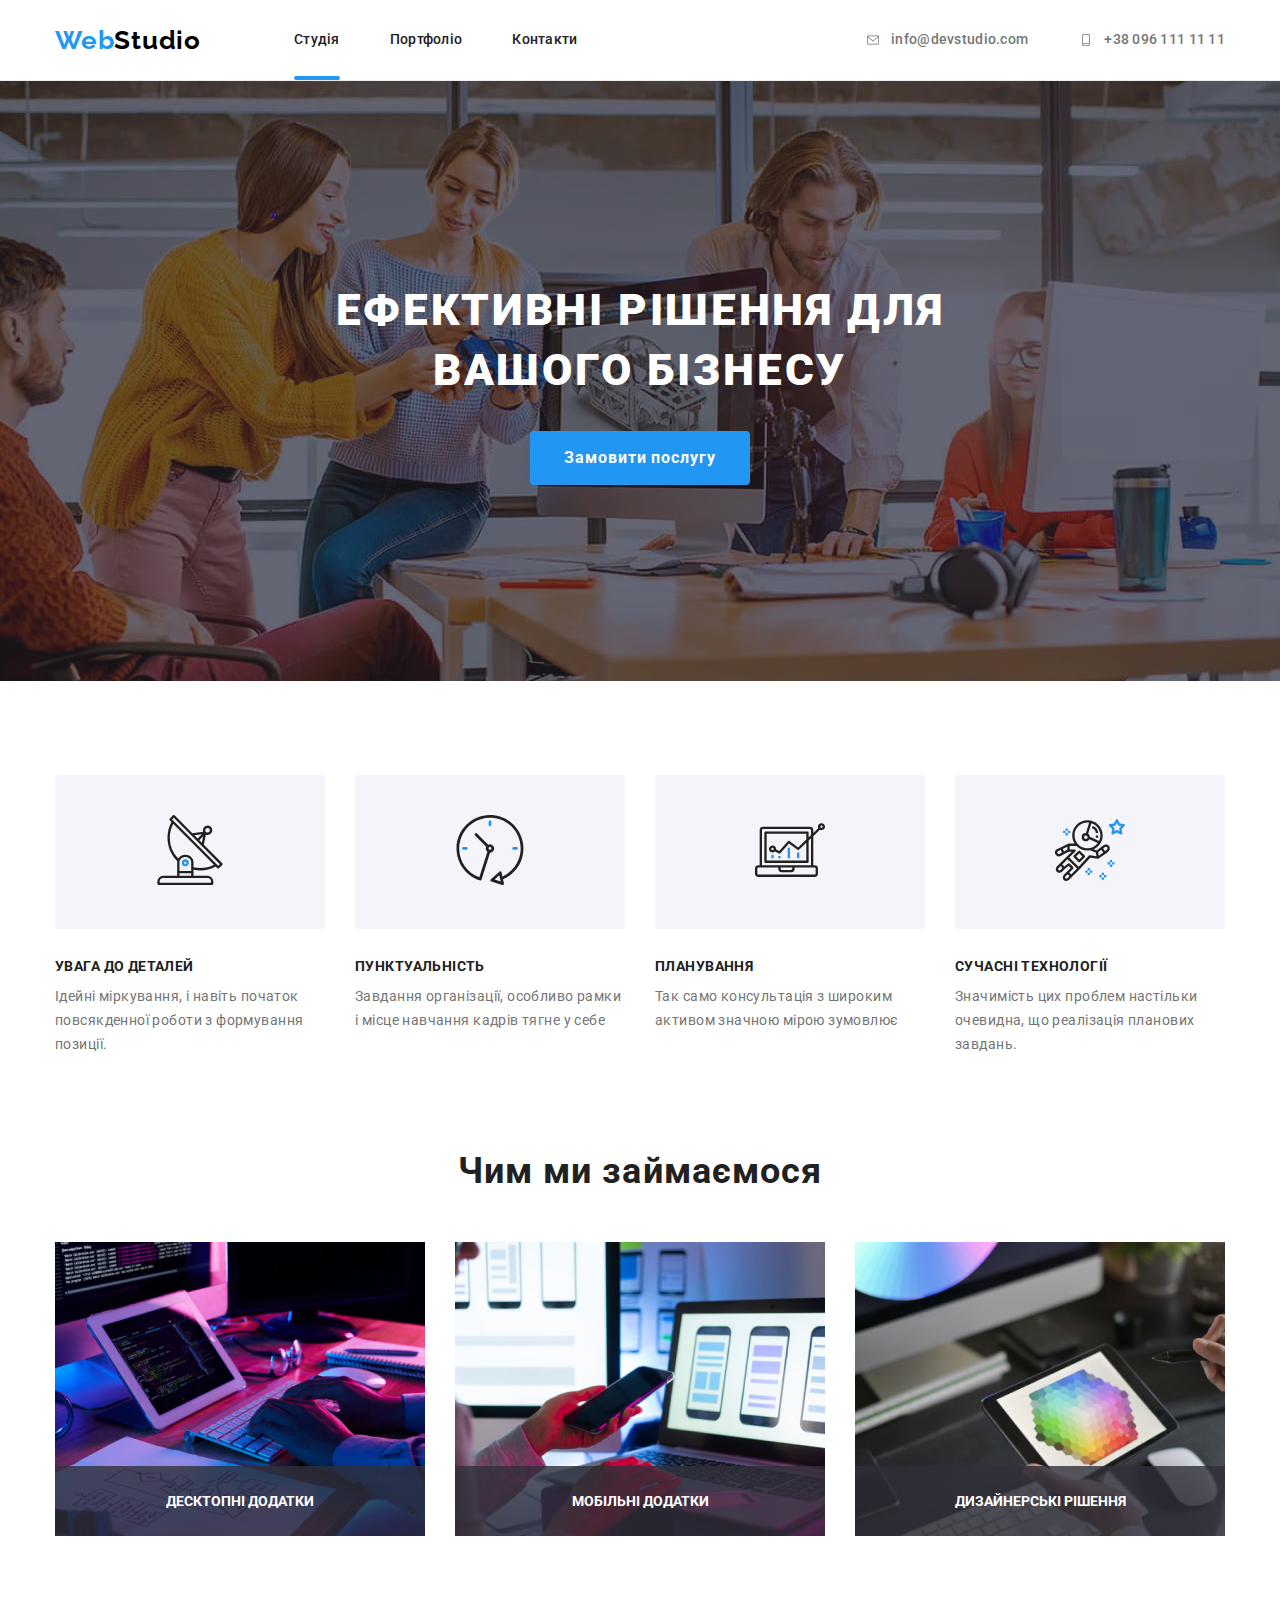
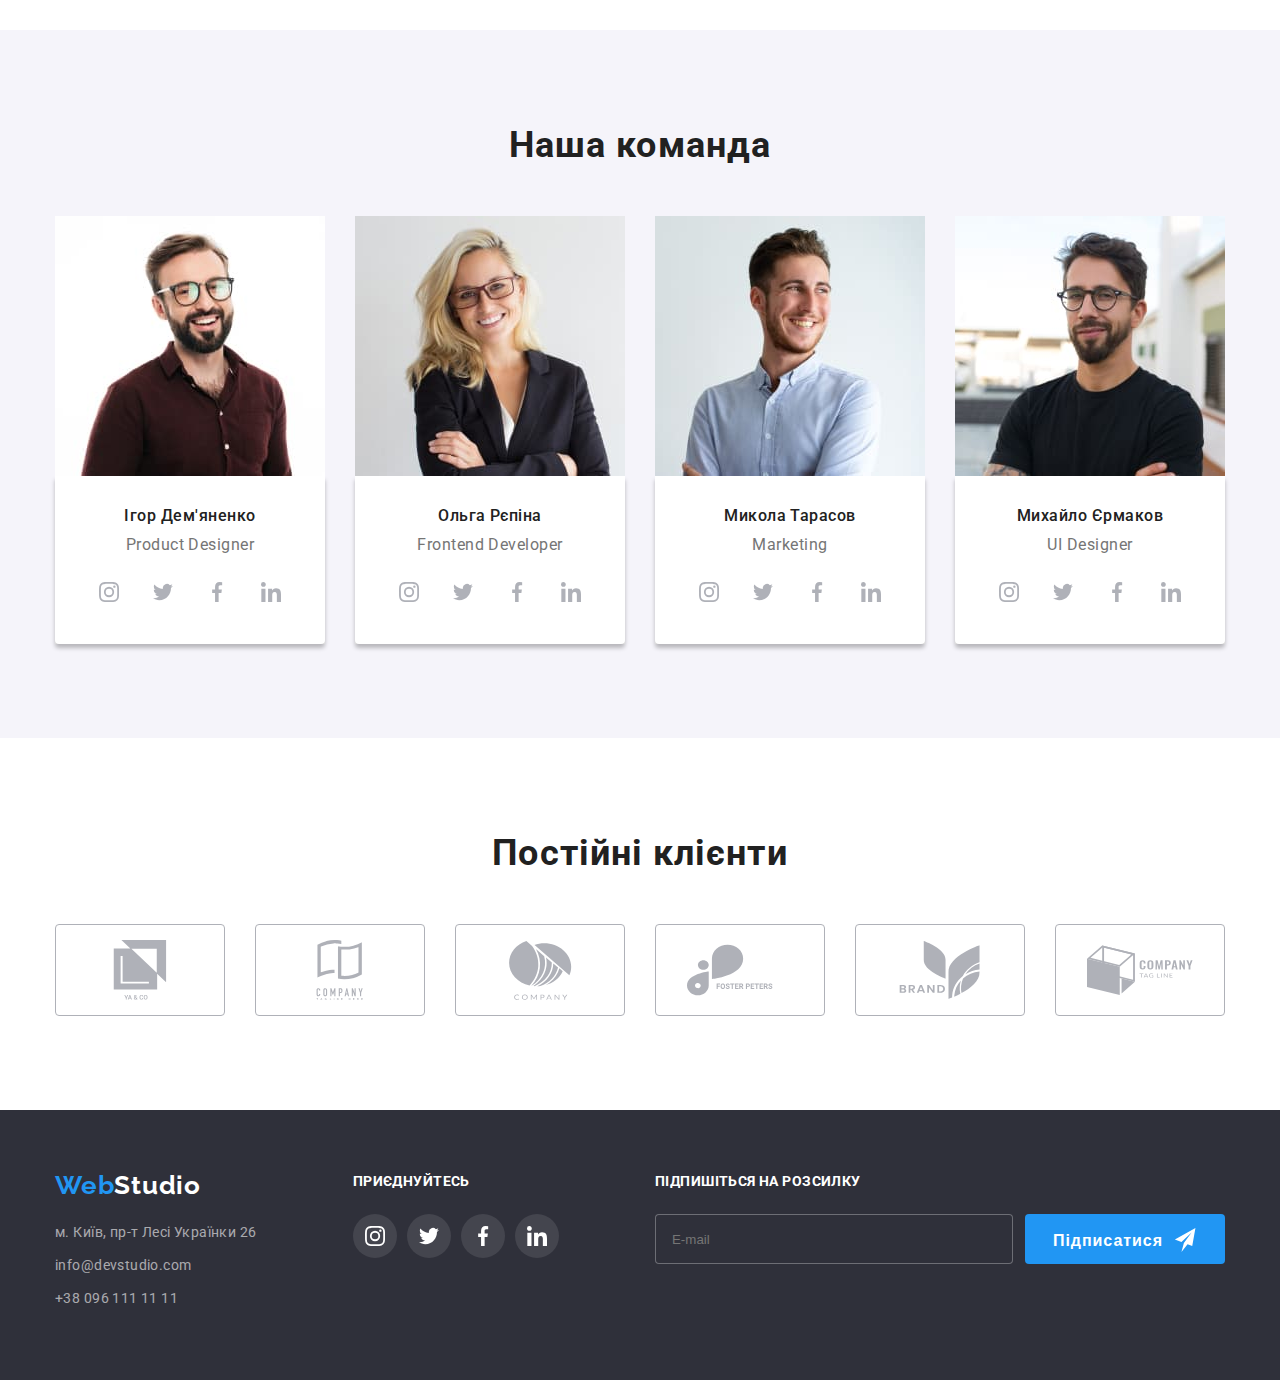
==== index.html @ 29fd527c "HW7_2611" ====
<!DOCTYPE html>
<html lang="uk">
  <head>
    <meta charset="UTF-8" />
    <meta http-equiv="X-UA-Compatible" content="IE=edge" />
    <meta name="viewport" content="width=device-width, initial-scale=1.0" />
    <title>Студія</title>

    <link rel="preconnect" href="https://fonts.googleapis.com" />
    <link rel="preconnect" href="https://fonts.gstatic.com" crossorigin />
    <!--<link rel="preconnect" href="<https://fonts.gstatic.com>" />-->
    <link
      href="https://fonts.googleapis.com/css2?family=Raleway:wght@700&family=Roboto:wght@400;500;700;900&display=swap"
      rel="stylesheet"
    />

    <link
      rel="stylesheet"
      href="https://cdnjs.cloudflare.com/ajax/libs/modern-normalize/1.1.0/modern-normalize.min.css"
      integrity="sha512-wpPYUAdjBVSE4KJnH1VR1HeZfpl1ub8YT/NKx4PuQ5NmX2tKuGu6U/JRp5y+Y8XG2tV+wKQpNHVUX03MfMFn9Q=="
      crossorigin="anonymous"
      referrerpolicy="no-referrer"
    />
    <link rel="stylesheet" href="./css/style.css" />
  </head>

  <body>
    <header class="page-header">
      <nav class="container nav">
        <a href="./index.html" class="logoh link"
          ><span class="webh-logo">Web</span><span class="studioh-logo">Studio</span></a
        >
        <ul class="nav-site__list list">
          <li class="nav-site__item">
            <a href="" class="link current">Студія</a>
          </li>
          <li class="nav-site__item">
            <a href="./portfolio.html" class="link">Портфоліо</a>
          </li>
          <li class="nav-site__item">
            <a href=" " class="link">Контакти</a>
          </li>
        </ul>

        <ul class="nav-contacts__list list">
          <li class="nav-contacts__item">
            <a href="mailto:info@devstudio.com" class="nav-contacts__link link">
              <svg class="nav-contacts__icon" width="16" height="12">
                <use href="./images/icon.svg#envelope"></use>
              </svg>
              info@devstudio.com
            </a>
          </li>
          <li class="nav-contacts__item">
            <a href="tel:+380961111111" class="nav-contacts__link link">
              <svg class="nav-contacts__icon" width="16" height="12">
                <use href="./images/icon.svg#smartphone"></use>
              </svg>
              +38 096 111 11 11
            </a>
          </li>
        </ul>
      </nav>
    </header>

    <main>
      <!--section "hero">-->

      <section class="hero-section overlay">
        <h1 class="hero-title">Ефективні рішення для вашого бізнесу</h1>
        <button class="button hero-button" type="button" data-modal-open>Замовити послугу</button>
      </section>

      <!-- Section Особливості рішень-->

      <!-- features Section - Особливості рішень-->
      <section class="section no-padding">
        <div class="container">
          <h2 class="section-title visually-hidden">Особливості рішень</h2>
          <ul class="features-list list">
            <li class="item">
              <div class="thumb">
                <svg class="features-icon" width="70" heigth="70">
                  <use href="./images/icon.svg#antenna"></use>
                </svg>
              </div>
              <div class="features-content">
                <h3 class="title">Увага до деталей</h3>
                <p class="description">
                  Ідейні міркування, і навіть початок повсякденної роботи з формування позиції.
                </p>
              </div>
            </li>
            <li class="item">
              <div class="thumb">
                <svg class="features-icon" width="70" heigth="70">
                  <use href="./images/icon.svg#clock"></use>
                </svg>
              </div>
              <div class="features-content">
                <h3 class="title">Пунктуальність</h3>
                <p class="description">
                  Завдання організації, особливо рамки і місце навчання кадрів тягне у себе
                </p>
              </div>
            </li>
            <li class="item">
              <div class="thumb">
                <svg class="features-icon" width="70" heigth="70">
                  <use href="./images/icon.svg#diagram"></use>
                </svg>
              </div>
              <div class="features-content">
                <h3 class="title">Планування</h3>
                <p class="description">
                  Так само консультація з широким активом значною мірою зумовлює
                </p>
              </div>
            </li>
            <li class="item">
              <div class="thumb">
                <svg class="features-icon" width="70" heigth="70">
                  <use href="./images/icon.svg#astronaut"></use>
                </svg>
              </div>
              <div class="features-content">
                <h3 class="title">Сучасні технології</h3>
                <p class="description">
                  Значимість цих проблем настільки очевидна, що реалізація планових завдань.
                </p>
              </div>
            </li>
          </ul>
        </div>
      </section>
      <!-- Section Чим ми займаємося -->
      <section class="section">
        <div class="container">
          <h2 class="section-title">Чим ми займаємося</h2>
          <ul class="work-list list">
            <li class="item">
              <a href="" class="link">
                <img src="./images/box/box-1.jpg" alt="Діяльність1" width="370" height="294" />
                <p class="work-description">десктопні додатки</p>
              </a>
            </li>
            <li class="item">
              <a href="" class="link">
                <img src="./images/box/box-2.jpg" alt="Діяльність2" width="370" height="294" />
                <p class="work-description">мобільні додатки</p>
              </a>
            </li>
            <li class="item">
              <a href="" class="link">
                <img src="./images/box/box-3.jpg" alt="Діяльність3" width="370" height="294" />
                <p class="work-description">дизайнерські рішення</p>
              </a>
            </li>
          </ul>
        </div>
      </section>

      <!-- Section Наша команда Section 3-->
      <section class="section cards-team">
        <div class="container">
          <h2 class="section-title">Наша команда</h2>
          <ul class="team-list list">
            <li class="item">
              <img
                src="./images/cards/team-card1.jpg"
                alt="Ігор Дем'яненко продакт Дизайнер"
                width="270"
                height="260"
              />
              <div class="team-info">
                <div class="team-content">
                  <h3 class="title">Ігор Дем'яненко</h3>
                  <p class="description" lang="en">Product Designer</p>
                </div>

                <div class="team-icon">
                  <!--Оформление иконок соцсетей */-->
                  <ul class="team-list-icon list">
                    <li>
                      <a href="" class="team-icon-link">
                        <svg class="team-item-icon">
                          <use href="./images/icon.svg#instagram"></use>
                        </svg>
                      </a>
                    </li>
                    <li>
                      <a href="" class="team-icon-link">
                        <svg class="team-item-icon">
                          <use href="./images/icon.svg#twitter"></use>
                        </svg>
                      </a>
                    </li>
                    <li>
                      <a href="" class="team-icon-link">
                        <svg class="team-item-icon">
                          <use href="./images/icon.svg#facebook"></use>
                        </svg>
                      </a>
                    </li>
                    <li>
                      <a href="" class="team-icon-link">
                        <svg class="team-item-icon">
                          <use href="./images/icon.svg#linkedin"></use>
                        </svg>
                      </a>
                    </li>
                  </ul>
                </div>
              </div>
            </li>

            <li class="item">
              <img
                src="./images/cards/team-card2.jpg"
                alt="Ольга Рєпіна фронт енд розробник"
                width="270"
                height="260"
              />
              <div class="team-info">
                <div class="team-content">
                  <h3 class="title">Ольга Рєпіна</h3>
                  <p class="description" lang="en">Frontend Developer</p>
                </div>
                <div class="team-icon">
                  <!--Оформление иконок соцсетей */-->
                  <ul class="team-list-icon list">
                    <li>
                      <a href="" class="team-icon-link">
                        <svg class="team-item-icon">
                          <use href="./images/icon.svg#instagram"></use>
                        </svg>
                      </a>
                    </li>
                    <li>
                      <a href="" class="team-icon-link">
                        <svg class="team-item-icon">
                          <use href="./images/icon.svg#twitter"></use>
                        </svg>
                      </a>
                    </li>
                    <li>
                      <a href="" class="team-icon-link">
                        <svg class="team-item-icon">
                          <use href="./images/icon.svg#facebook"></use>
                        </svg>
                      </a>
                    </li>
                    <li>
                      <a href="" class="team-icon-link">
                        <svg class="team-item-icon">
                          <use href="./images/icon.svg#linkedin"></use>
                        </svg>
                      </a>
                    </li>
                  </ul>
                </div>
              </div>
            </li>

            <li class="item">
              <img
                src="./images/cards/team-card3.jpg"
                alt="Микола Тарасов Маркетинг"
                width="270"
                height="260"
              />
              <div class="team-info">
                <div class="team-content">
                  <h3 class="title">Микола Тарасов</h3>
                  <p class="description" lang="en">Marketing</p>
                </div>

                <div class="team-icon">
                  <!--Оформление иконок соцсетей */-->
                  <ul class="team-list-icon list">
                    <li>
                      <a href="" class="team-icon-link">
                        <svg class="team-item-icon">
                          <use href="./images/icon.svg#instagram"></use>
                        </svg>
                      </a>
                    </li>
                    <li>
                      <a href="" class="team-icon-link">
                        <svg class="team-item-icon">
                          <use href="./images/icon.svg#twitter"></use>
                        </svg>
                      </a>
                    </li>
                    <li>
                      <a href="" class="team-icon-link">
                        <svg class="team-item-icon">
                          <use href="./images/icon.svg#facebook"></use>
                        </svg>
                      </a>
                    </li>
                    <li>
                      <a href="" class="team-icon-link">
                        <svg class="team-item-icon">
                          <use href="./images/icon.svg#linkedin"></use>
                        </svg>
                      </a>
                    </li>
                  </ul>
                </div>
              </div>
            </li>

            <li class="item">
              <img
                src="./images/cards/team-card4.jpg"
                alt="Михайло Єрмаков графічний дизайнер"
                width="270"
                height="260"
              />
              <div class="team-info">
                <div class="team-content">
                  <h3 class="title">Михайло Єрмаков</h3>
                  <p class="description" lang="en">UI Designer</p>
                </div>
                <div class="team-icon">
                  <!--Оформление иконок соцсетей */-->
                  <ul class="team-list-icon list">
                    <li>
                      <a href="" class="team-icon-link">
                        <svg class="team-item-icon">
                          <use href="./images/icon.svg#instagram"></use>
                        </svg>
                      </a>
                    </li>
                    <li>
                      <a href="" class="team-icon-link">
                        <svg class="team-item-icon">
                          <use href="./images/icon.svg#twitter"></use>
                        </svg>
                      </a>
                    </li>
                    <li>
                      <a href="" class="team-icon-link">
                        <svg class="team-item-icon">
                          <use href="./images/icon.svg#facebook"></use>
                        </svg>
                      </a>
                    </li>
                    <li>
                      <a href="" class="team-icon-link">
                        <svg class="team-item-icon">
                          <use href="./images/icon.svg#linkedin"></use>
                        </svg>
                      </a>
                    </li>
                  </ul>
                </div>
              </div>
            </li>
          </ul>
        </div>
      </section>

      <section class="section">
        <div class="container">
          <h2 class="section-title">Постійні клієнти</h2>
          <ul class="clients-list-icon list">
            <li>
              <a href="" class="clients-icon-link">
                <svg class="clients-item-icon">
                  <use href="./images/icon.svg#client-logo1"></use>
                </svg>
              </a>
            </li>
            <li>
              <a href="" class="clients-icon-link">
                <svg class="clients-item-icon">
                  <use href="./images/icon.svg#client-logo2"></use>
                </svg>
              </a>
            </li>
            <li>
              <a href="" class="clients-icon-link">
                <svg class="clients-item-icon">
                  <use href="./images/icon.svg#client-logo3"></use>
                </svg>
              </a>
            </li>
            <li>
              <a href="" class="clients-icon-link">
                <svg class="clients-item-icon">
                  <use href="./images/icon.svg#client-logo4"></use>
                </svg>
              </a>
            </li>
            <li class="item">
              <a href="" class="clients-icon-link">
                <svg class="clients-item-icon">
                  <use href="./images/icon.svg#client-logo5"></use>
                </svg>
              </a>
            </li>
            <li>
              <a href="" class="clients-icon-link">
                <svg class="clients-item-icon">
                  <use href="./images/icon.svg#client-logo6"></use>
                </svg>
              </a>
            </li>
          </ul>
        </div>
      </section>
    </main>

    <!-- footer -->
    <footer class="footer">
      <div class="container footer-info">
        <div class="footer-adr">
          <a href="./index.html" class="logof link">
            <span class="webf-logo">Web</span><span class="studiof-logo">Studio</span></a
          >
          <address>
            <a
              href="https://www.google.com/maps/d/viewer?mid=10uSM3H-mIU3GznYo2szRIEphczw&hl=en_US&ll=50.42732700000001%2C30.538092&z=17"
              target="_blank"
              class="address-footer link"
              rel="noopener noreferrer"
            >
              м. Київ, пр-т Лесі Українки 26</a
            >
            <a href="mailto:info@devstudio.com" class="address-footer link">info@devstudio.com</a>
            <a href="tel:+380961111111" class="address-footer link">+38 096 111 11 11</a>
          </address>
        </div>
        <div class="footer-icon">
          <p class="title">приєднуйтесь</p>
          <div class="team-icon">
            <!--Оформление иконок соцсетей */-->
            <ul class="footer-list-icon list">
              <li>
                <a href="" class="footer-icon-link">
                  <svg class="footer-item-icon">
                    <use href="./images/icon.svg#instagram"></use>
                  </svg>
                </a>
              </li>
              <li>
                <a href="" class="footer-icon-link">
                  <svg class="footer-item-icon">
                    <use href="./images/icon.svg#twitter"></use>
                  </svg>
                </a>
              </li>
              <li>
                <a href="" class="footer-icon-link">
                  <svg class="footer-item-icon">
                    <use href="./images/icon.svg#facebook"></use>
                  </svg>
                </a>
              </li>
              <li>
                <a href="" class="footer-icon-link">
                  <svg class="footer-item-icon">
                    <use href="./images/icon.svg#linkedin"></use>
                  </svg>
                </a>
              </li>
            </ul>
          </div>
        </div>

        <div class="footer-forma">
          <p class="title">підпишіться на розсилку</p>
          <form class="footer-forma-content" name="footer_forma_content">
            <label class="footer-forma-label" for="footer_user_email"></label>
            <input
              class="footer-forma-field"
              type="email"
              name="footer_user_email"
              id="footer_user_email"
              placeholder="E-mail"
            />
            <button type="submit" class="button-footer-forma">
              підписатися<svg class="footer-send-icon" width="24" height="24">
                <use href="./images/icon.svg#icon-send"></use>
              </svg>
            </button>
          </form>
        </div>
      </div>
    </footer>

    <!--modal window-->
    <div class="backdrop is-hidden" data-modal>
      <div class="modal">
        <button class="modal-btn" data-modal-close>
          <svg class="modal-icon-btn" width="11" height="11">
            <use href="./images/icon.svg#icon-close"></use>
          </svg>
        </button>

        <p class="modal-strong-text"><strong>Залиште свої дані, ми Вам передзвонимо </strong></p>
        <form class="modal-form" name="modal_form">
          <!---поля форми -->
          <div class="mоdal-form-group" role="group">
            <label class="modal-form-label" for="user_name">Ім'я</label>
            <div class="modal-form-wrapper">
              <input class="modal-form-field" type="text" name="user_name" id="user_name" />
              <svg class="modal-form-icon" width="18" height="18">
                <use href="./images/icon.svg#person-black"></use>
              </svg>
            </div>

            <label class="modal-form-label" for="phone_name">Телефон</label>
            <div class="modal-form-wrapper">
              <input class="modal-form-field" type="tel" name="user_phone" id="phone_name" />
              <svg class="modal-form-icon" width="18" height="18">
                <use href="./images/icon.svg#phone-black"></use>
              </svg>
            </div>

            <label class="modal-form-label" for="user_mail">Пошта</label>
            <div class="modal-form-wrapper">
              <input class="modal-form-field" type="email" name="user_mail" id="user_mail" />
              <svg class="modal-form-icon" width="18" height="18">
                <use href="./images/icon.svg#email-black"></use>
              </svg>
            </div>

            <label class="modal-form-label" for="user_message">Коментар</label>
            <textarea
              class="modal-form-message"
              name="user_message"
              id="user_message"
              placeholder="Введіть текст"
              rows="7"
            ></textarea>
          </div>

          <div class="modal-user-agreement" role="group">
            <input
              class="modal-form-checkbox"
              type="checkbox"
              name="user_agreement"
              id="user_agreement"
            />
            <label class="user-agreement-text" for="user_agreement"
              >Погоджуюся з розсилкою та приймаю
              <a class="user-condition-link" href="">Умови договору</a></label
            >
          </div>
          <button class="form-modal-button" type="submit">Відправити</button>
        </form>
      </div>
    </div>

    <script src="./js/modal.js"></script>
  </body>
</html>
---- css/style.css ----
/* Колір основнотго тексту  #212121 */
/* Вторинний колір тексту ciрий  #757575*/
/* Тескт Hero Білий  #FFFFFF */
/* Акцент -Голубий #2196F3 */
/* Вторинний білий для футер rgba(255, 255, 255, 0.6); */
/* page background: #F5F5F5 */
/* Section Наша команда #F5F4FA */
/* Section Hero background #2F303A */

:root {
  --primary-text-color: #212121;
  --second-text-color: #757575;
  --primary-white-color: #ffffff;
  --second-white-color: rgba(255, 255, 255, 0.6);
  --accent-text-color: #2196f3;
  --primary-bg-color: #ffffff;
  --second-bg-color: #f5f4fa;
  --background-hf-color: #2f303a;
  --logo-studioh-color: #000000;
  --border-line-color: #ececec;
  --portfolio-list-gap: 30px;
  --card-outline-color: #eeeeee;
  --icon-color: #afb1b8;
  --animation-transform: 250ms cubic-bezier(0.4, 0, 0.2, 1);
}

html {
  box-sizing: border-box;
}

*,
*:before,
*:after {
  box-sizing: inherit;
}

body {
  font-family: Roboto, sans-serif;
  color: var(--primary-text-color);
  margin: 0;
}
h1,
h2,
h3,
h4,
h5,
h6,
ul,
p {
  margin: 0;
}
img {
  display: block;
  max-width: 100%;
  height: auto;
}

.list {
  list-style: none;
  padding: 0;
  margin: 0;
}

.link {
  text-decoration: none;
}
/* Для приховування заголовку */
.visually-hidden {
  position: absolute;
  white-space: nowrap;
  width: 1px;
  height: 1px;
  overflow: hidden;
  border: 0;
  padding: 0;
  clip: rect(0 0 0 0);
  clip-path: inset(50%);
  margin: -1px;
}
.container {
  margin: 0 auto;
  margin-left: auto;
  margin-right: auto;
  margin-top: auto;
  width: 1200px;
  padding-left: 15px;
  padding-right: 15px;
  /*outline: 2px solid green;*/
}

/****** Логотип у хедері******/
.webh-logo {
  color: var(--accent-text-color);
}
.studioh-logo {
  color: var(--logo-studioh-color);
}
.logoh {
  font-family: "Raleway";
  font-weight: 700;
  font-size: 26px;
  line-height: 1.19;
  letter-spacing: 0.03em;
}
.page-header {
  background-color: var(--primary-bg-color);
  border-bottom-width: 1px;
  border-bottom-style: solid;
  border-bottom-color: var(--border-line-color);
}

.nav {
  display: flex;
  align-items: center;
}
/***** Навігація по сайту ******/

.nav-site__item {
  position: relative;
}

.current::after {
  content: " ";
  display: block;
  position: absolute;
  left: 0;
  bottom: 0;
  width: 100%;
  height: 4px;
  background: var(--accent-text-color);
  border-radius: 2px;
}

/* для плавного переходу*
.nav-site__list .link::after {
  content: " ";
  display: block;
  position: absolute;
  left: 50%;
  bottom: 0;
  transform: translateX(-50%) scaleX(0.1);
  width: 100%;
  height: 4px;
  background: #2196f3;
  border-radius: 2px;
  opacity: 0;
  transition: transform var(--anim-fast) opasity var(--anim-fast);
  

.nav-site .link:hover::after,
.nav-site .link:focus::after {
  transform: translateX(-50%) scaleX(1);
  opacity: 1;
}*/

.nav-site__list {
  padding: 0;
  margin: 0;
  display: flex;
  box-sizing: border-box;
  margin-left: 93px;
}

/*
.nav-site__list .item:not(:last-child) {
  box-sizing: border-box;
  margin-right: 50px;
  outline: 1px solid red;z
}*/
.nav-site__item + .nav-site__item {
  margin-left: 50px;
}

.nav-site__list .link {
  display: block;
  padding-top: 32px;
  padding-bottom: 32px;
  color: var(--primary-text-color);
  font-weight: 500;
  font-size: 14px;
  line-height: 1.14;
  letter-spacing: 0.02em;
}

/****** Контакти у хедері ******/

.nav-contacts__list {
  display: flex;
  margin-left: auto;
  justify-content: center;
  align-items: center;
}
.nav-contacts__link {
  margin: 0;
  padding: 0;
  display: flex;
  justify-content: center;
  align-items: center;
  gap: 10px;
}
.nav-contacts__icon {
  fill: var(--second-text-color);
}
.nav-contacts__item + .nav-contacts__item {
  margin-left: 50px;
}
.nav-contacts__link {
  padding-top: 32px;
  padding-bottom: 32px;
  font-weight: 500;
  font-size: 14px;
  line-height: 1.14;
  letter-spacing: 0.02em;
  color: var(--second-text-color);
}

.nav-contacts__link:hover,
.nav-contacts__link:focus {
  color: var(--accent-text-color);
  transition: color var(--animation-transform);
}

/*
.nav .link:hover,
.nav .link:focus {
  color: var(--accent-text-color);
  transition: color var(--animation-transform);
}*/

.nav-contacts__link:hover .nav-contacts__icon,
.nav-contacts__link:focus .nav-contacts__icon {
  fill: var(--accent-text-color);
}
/* section hero */
.hero-section {
  text-align: center;
  padding-bottom: 200px;
  padding-top: 200px;
  background-color: var(--background-hf-color);
}
/*задання фону з градієнтом для hero*/
.hero-section.overlay {
  max-width: 1600px;
  height: 600px;
  margin-left: auto;
  margin-right: auto;
  background-image: linear-gradient(to right, rgba(47, 48, 58, 0.4), rgba(47, 48, 58, 0.4)),
    url("../images/bgn/hero-bgn.jpg");
  background-repeat: no-repeat;
  background-size: cover;
  background-position: center;
  /*outline: 1px solid black;*/
}
.hero-title {
  display: block;
  margin: auto;
  margin-top: 0;
  margin-bottom: 30px;
  width: 696px;
  font-weight: 900;
  font-size: 44px;
  line-height: 1.36;
  letter-spacing: 0.06em;
  text-transform: uppercase;
  color: var(--primary-white-color);
}

/* button */
.button {
  /*font-family: Roboto, sans-serif;*/
  display: block;
  margin: auto;
  font-family: inherit;
  font-size: 16px;
  text-align: center;
  border-color: transparent;
  border-radius: 4px;
  background-color: var(--second-bg-color);
  cursor: pointer;
  /* border: 1px solid transparent;*/
}
/* button in section Hero */
.button.hero-button {
  /* display: block;*/
  text-align: center;
  font-weight: 700;
  line-height: 1.88;
  letter-spacing: 0.06em;
  color: var(--primary-white-color);
  background-color: var(--accent-text-color);
  padding: 10px 32px;
  min-width: 216px;
}
/* fiter (buttons) for page Portfolio*/

/* Section  */
.section {
  padding-top: 94px;
  padding-bottom: 94px;
  /*border: 2px solid tomato;*/
}

.section.no-padding {
  padding-bottom: 0;
}
.section-title {
  margin-top: 0;
  margin-bottom: 50px;
  font-weight: 700;
  font-size: 36px;
  line-height: 1.167;
  text-align: center;
  letter-spacing: 0.03em;
}
/* features особливості рішень*/

.features-list {
  display: flex;
  gap: 30px;
}
.features-list > .item {
  flex-basis: 270px;
}

.features-list .title {
  margin-top: 0;
  margin-bottom: 10px;
  font-weight: 700;
  font-size: 14px;
  line-height: 1.14;
  letter-spacing: 0.03em;
  text-transform: uppercase;
}
.features-list .description {
  font-size: 14px;
  line-height: 1.7;
  color: var(--second-text-color);
  letter-spacing: 0.03em;
}

.features-list .thumb {
  background-color: var(--second-bg-color);
  border-radius: 4px;
  text-align: center;
  margin-bottom: 30px;
}

/* work Чим ми займаємось .work .title {}*/
.work-list {
  display: flex;
  gap: 30px;
}
.work-list > .item {
  flex-basis: 370px;
}
.work-list .item {
  position: relative;
}
.work-description {
  position: absolute;
  display: block;
  bottom: 0;
  left: 0;
  width: 100%;
  height: 70px;
  padding: 27px;
  font-size: 14px;
  font-weight: 700;
  line-height: calc(16 / 14);
  text-align: center;
  text-transform: uppercase;
  background-color: rgba(47, 48, 58, 0.8);
  color: var(--primary-white-color);
}
/* team команда фон Наша Команда*/
.section.cards-team {
  background-color: var(--second-bg-color);
  text-align: center;
}
.team-list {
  display: flex;
  gap: 30px;
}
.team-list > .item {
  flex-basis: 270px;
}

.team-info {
  padding-top: 30px;
  padding-bottom: 30px;
  border-bottom-left-radius: 4px;
  border-bottom-right-radius: 4px;
  border-top: none;
  box-shadow: 0 4px 4px rgba(0, 0, 0, 0.25);
}
.team-content {
  text-align: center;
}
.team-content .title {
  padding-bottom: 10px;
}
.team-list .title {
  font-weight: 500;
  font-size: 16px;
  line-height: 1.19;
  letter-spacing: 0.03em;
  text-align: center;
}
.team-list .description {
  font-weight: 400;
  font-size: 16px;
  line-height: 1.19;
  letter-spacing: 0.03em;
  color: var(--second-text-color);
}
.team-list .item {
  background-color: var(--primary-white-color);
}
/* оформлення іконок соцмереж*/
.team-icon {
  margin-top: 16px;
}
.team-list-icon.list {
  display: flex;
  justify-content: center;
  gap: 10px;
}
.team-icon-link {
  display: flex;
  justify-content: center;
  align-items: center;
  background-color: var(--primary-bg-color);
  border-radius: 50%;
  width: 44px;
  height: 44px;
  cursor: pointer;
  transition: background-color var(--animation-transform);
}

.team-item-icon {
  width: 20px;
  height: 20px;
  fill: var(--icon-color);
  transition: fill var(--animation-transform);
}

.team-icon-link:hover,
.team-icon-link:focus {
  background-color: var(--accent-text-color);
}
.team-icon-link:hover .team-item-icon,
.team-icon-link:focus .team-item-icon {
  fill: var(--primary-white-color);
  /*transition: fill var(--animation-transform);*/
}

/* Clients icon*/
.clients-list-icon.list {
  display: flex;
  justify-content: center;
  gap: 30px;
}
/*
.clients-list-icon > .item {
  margin-top: 50px;
  border: 1px solid var(--icon-color);
  border-radius: 4px;
}*/

.clients-icon-link {
  display: flex;
  justify-content: center;
  align-items: center;
  border: 1px solid var(--icon-color);
  border-radius: 4px;
  width: 170px;
  height: 92px;
  cursor: pointer;
  transition: border var(--animation-transform);
}
.clients-item-icon {
  width: 106px;
  height: 60px;
  fill: var(--icon-color);
  transition: fill var(--animation-transform);
}

.clients-icon-link:hover,
.clients-icon-link:focus {
  border: 1px solid var(--accent-text-color);
}

.clients-icon-link:hover .clients-item-icon,
.clients-icon-link:focus .clients-item-icon {
  fill: var(--accent-text-color);
  /*transition: fill var(--animation-transform);*/
}
/* page Portfolio */

/* fiter (buttons) for page Portfolio*/
.filter-list {
  display: flex;
  justify-content: center;
  margin-bottom: 50px;
}

.filter-list .item + .item {
  margin-left: 8px;
}

.button.second {
  padding: 6px 22px;
  min-width: 73px;
  font-weight: 500;
  line-height: 1.63;
  letter-spacing: 0.03em;
  color: var(--primary-text-color);
  transition: color var(--animation-transform), background-color var(--animation-transform),
    box-shadow var(--animation-transform);
}
.button.second:hover,
.button.second:focus {
  color: var(--primary-white-color);
  background-color: var(--accent-text-color);
  box-shadow: 0 2px 2px rgba(0, 0, 0, 0.12), 0 1px 2px rgba(0, 0, 0, 0.08),
    0 3px 1px rgba(0, 0, 0, 0.1);
  /*transition: color var(--animation-transform);
  transition: box-shadow var(--animation-transform);
  transition: background-color var(--animation-transform);*/
}

.portfolio-list {
  padding: 0;
  margin: 0;
  display: flex;
  flex-wrap: wrap;

  margin-top: calc(-1 * var(--portfolio-list-gap));
  margin-left: calc(-1 * var(--portfolio-list-gap));
}
.portfolio-list > .item {
  flex-basis: calc(100% / 3 -var(--portfolio-list-gap));

  margin-top: var(--portfolio-list-gap);
  margin-left: var(--portfolio-list-gap);
}

.portfolio-list .title {
  font-weight: 700;
  font-size: 18px;
  line-height: 2;
  letter-spacing: 0.06em;
  color: var(--primary-text-color);
}
.portfolio-list .description {
  margin-top: 4px;
  font-size: 16px;
  line-height: calc(30 / 16);
  letter-spacing: 0.03em;
  color: var(--second-text-color);
}

.portfolio-content {
  padding-top: 20px;
  padding-bottom: 24px;
  padding-left: 24px;
  border: 1px solid var(--card-outline-color);
  border-top: none;
  transition: box-shadow var(--animation-transform);
}

.portfolio-card:hover .portfolio-content,
.portfolio-card:focus .portfolio-content {
  box-shadow: 0 4px 4px rgba(0, 0, 0, 0.12);
  /* transition: box-shadow var(--animation-transform);*/
}

.item .overlay-card {
  position: relative;
  overflow: hidden;
}
.overlay-portfolio {
  position: absolute;
  top: 0;
  left: 0;
  transform: translateY(100%);

  width: 100%;
  height: 100%;
  display: flex;
  align-items: center;
  padding-left: 24px;
  padding-right: 24px;
  padding-top: 63px;
  padding-bottom: 63px;
  font-weight: 400;
  font-size: 18px;
  line-height: calc(28 / 18);
  color: var(--primary-white-color);
  background-color: rgba(33, 150, 243, 0.9);
  backdrop-filter: blur(3px);
  transition: transform var(--animation-transform);
  user-select: none;
}

.portfolio-list .item:hover .overlay-portfolio {
  transform: translateY(0);
  /*transition: transform var(--animation-transform);*/
}

/******footer******/

.footer {
  background-color: var(--background-hf-color);
  padding-top: 60px;
  padding-bottom: 60px;
}
.logof.link {
  display: block;
  margin-bottom: 20px;
  font-family: "Raleway";
  font-weight: 700;
  font-size: 26px;
  line-height: 1.19;
  letter-spacing: 0.03em;
}
/* логотип у футері*/
.webf-logo {
  color: var(--accent-text-color);
}
.studiof-logo {
  color: var(--primary-white-color);
}

.address-footer {
  display: block;
  margin-bottom: 9px;
  font-style: normal;
  font-size: 14px;
  line-height: 1.71;
  letter-spacing: 0.03em;
  color: var(--primary-white-color);
}

.address-footer.link {
  color: var(--second-white-color);
  transition: color var(--animation-transform);
}

.address-footer.link:hover,
.address-footer.link:focus {
  color: var(--accent-text-color);
  /*transition: color var(--animation-transform);*/
}

.address-footer.link:hover .nav_contacts__list-icon,
.address-footer.link:focus .nav_contacts__list-icon {
  fill: var(--accent-text-color);
  /*transition: fill var(--animation-transform);*/
}

.container.footer-info {
  display: flex;
  justify-content: space-between;
}

/*
.footer-icon {
  margin-left: 70px;
}*/

.footer-form-label {
  color: var(--primary-white-color);
}

.footer-icon .title {
  font-style: normal;
  font-size: 14px;
  font-weight: 700;
  line-height: 1.71;
  letter-spacing: 0.03em;
  color: var(--primary-white-color);
  text-transform: uppercase;
  margin-bottom: 20px;
}

.footer-list-icon.list {
  display: flex;
  justify-content: center;
  gap: 10px;
}
.footer-icon-link {
  display: flex;
  justify-content: center;
  align-items: center;
  background-color: rgba(255, 255, 255, 0.1);
  border-radius: 50%;
  width: 44px;
  height: 44px;
  cursor: pointer;
  transition: background-color var(--animation-transform);
}

.footer-item-icon {
  width: 20px;
  height: 20px;
  fill: var(--primary-white-color);
  transition: fill var(--animation-transform);
}

.footer-icon-link:hover,
.footer-icon-link:focus {
  background-color: var(--accent-text-color);
}
.footer-icon-link:hover .team-item-icon,
.footer-icon-link:focus .team-item-icon {
  fill: var(--primary-white-color);
  /*transition: fill var(--animation-transform);*/
}

/*** footer -forma ****/

.footer-forma {
  width: 570px;
}

.footer-forma-content {
  display: flex;
  margin: 0;
  padding: 0;
}

.footer-forma .title {
  font-style: normal;
  font-size: 14px;
  font-weight: 700;
  line-height: 1.71;
  letter-spacing: 0.03em;
  color: var(--primary-white-color);
  text-transform: uppercase;
  margin-bottom: 20px;
}

.footer-forma-field {
  padding: 0;
  margin-right: 12px;
  width: 358px;
  height: 50px;
  padding-left: 16px;
  background-color: var(--background-hf-color);
  border: 1px solid rgba(255, 255, 255, 0.3);
  color: rgba(255, 255, 255, 0.6);
  border-radius: 4px;
}

.button-footer-forma {
  /*position: relative;*/
  padding: 0;
  width: 200px;
  height: 50px;
  font-weight: 700;
  font-size: 16px;
  line-height: calc(30 / 16);
  color: var(--primary-white-color);
  text-transform: capitalize;
  background-color: var(--accent-text-color);
  border: transparent;
  border-radius: 4px;
  letter-spacing: 0.06em;
  cursor: pointer;
}

.footer-send-icon {
  margin-left: 10px;
  transform: translate(0, 25%);
  fill: var(--primary-white-color);
}
/*********************/
/* modal window*/

.backdrop {
  position: fixed;
  top: 0;
  left: 0;
  width: 100%;
  height: 100%;
  background-color: rgba(0, 0, 0, 0.2);
  backdrop-filter: blur(2px);
  opacity: 1;
  transition: opacity var(--animation-transform), visibility var(--animation-transform);
}
.backdrop.is-hidden {
  opacity: 0;
  visibility: hidden;
  pointer-events: none;
}

.modal {
  position: absolute;
  top: 50%;
  left: 50%;
  width: 528px;
  /*min-height: 581px;*/
  background-color: #ffffff;
  border-radius: 4px;
  box-shadow: 0 4px 4px rgba(0, 0, 0, 0.25);
  transform: translate(-50%, -50%) scale(1);
  transition: box-shadow var(--animation-transform), transform var(--animation-transform);
}

.backdrop.is-hidden .modal {
  transform: translate(-50%, -50%) scale(0.5);
  box-shadow: 0 4px 4px rgba(0, 0, 0, 0.25);
  transition: box-shadow var(--animation-transform), transform var(--animation-transform);
}

.modal-btn {
  position: absolute;
  top: 8px;
  right: 8px;
  padding: 0;
  margin: 0;
  display: inline-flex;
  align-items: center;
  justify-content: center;
  width: 30px;
  height: 30px;
  border-radius: 50%;
  background-color: transparent;
  border: 1px solid rgba(0, 0, 0, 0.1);
  cursor: pointer;
}

.modal-btn:focus .modal-icon-btn,
.modal-btn:hover .modal-icon-btn {
  fill: var(--accent-text-color);
  transition: fill var(--animation-transform);
}

.modal-icon {
  fill: var(--logo-studioh-color);
}

.modal-strong-text {
  display: block;
  padding-top: 40px;
  text-align: center;
  color: var(--primary-text-color);
  font-weight: 700;
  font-size: 20px;
  line-height: calc(23.44 / 20);
  margin-bottom: 10px;
}

.modal-form {
  padding-left: 40px;
  padding-right: 40px;
}

.modal-form-group {
  display: block;
}

.modal-form-message {
  display: block;
  padding-left: 16px;
  padding-top: 12px;
  font-size: 12px;
  line-height: calc(14.06 / 12);
}

.modal-form-label {
  display: block;
  margin-top: 10px;
  margin-bottom: 4px;
  font-weight: 400;
  font-size: 12px;
  font-weight: 400;
  line-height: calc(16.06 / 14);
  color: var(--second-text-color);
}

.modal-form-wrapper {
  position: relative;
}
.modal-form-icon {
  position: absolute;
  top: 0;
  left: 0;
  left: 12px;
  transform: translateY(50%);
  cursor: pointer;
}

.modal-form-field {
  width: 100%;
  height: 40px;
  padding-left: 42px;
  border: 1px solid rgba(33, 33, 33, 0.2);
  border-radius: 4px;
  outline: 1px solid transparent;
  outline-offset: -1px;
  transition: outline var(--animation-transform), box-shadow var(--animation-transform);
  cursor: pointer;
}

.modal-form-field:hover,
.modal-form-field:focus {
  outline-color: var(--accent-text-color);
  box-shadow: 0 4px 4px rgba(0, 0, 0, 0.25);
}

/*** при фокусе на инпут сменить fill (цвет) иконки***/

.modal-form-field:hover + .modal-form-icon,
.modal-form-field:focus + .modal-form-icon {
  fill: var(--accent-text-color);
}

.modal-form-message {
  width: 448px;
  font-weight: 400;
  font-size: 12px;
  font-weight: 400;
  font-size: 12px;
  color: rgba(117, 117, 117, 0.5);
  border: 1px solid rgba(33, 33, 33, 0.2);
  border-radius: 4px;
  outline: 1px solid transparent;
  text-shadow: 0 4px 4px rgba(0, 0, 0, 0.25);
  transition: outline var(--animation-transform), box-shadow var(--animation-transform);
  cursor: pointer;
}

.modal-form-message:hover,
.modal-form-message:focus {
  outline-color: var(--accent-text-color);
  text-shadow: 0 4px 4px rgba(0, 0, 0, 0.25);
  box-shadow: 0 4px 4px rgba(0, 0, 0, 0.25);
}

.modal-user-agreement {
  display: flex;
  margin: auto;
  gap: 8.38px;
  width: 425px;
  align-items: center;
  margin-top: 20px;
  margin-bottom: 30px;
}

.modal-form-checkbox {
  appearance: none;
  width: 16px;
  height: 15px;
  outline: 2px solid transparent;
  outline-offset: -2px;
  border: 2px solid var(--logo-studioh-color);
  border-radius: 4px;
  background-position: center;
  background-repeat: no-repeat;
  background-size: 0;
  transition: background-size var(--animation-transform),
    background-color var(--animation-transform), outline var(--animation-transform);
}

.modal-form-checkbox:checked {
  border: 2px solid var(--accent-text-color);
  background-color: var(--accent-text-color);
  background-size: 11px 8px;
  background-image: url("data:image/svg+xml,%3Csvg width='13' height='10' viewBox='0 0 13 10' fill='none' xmlns='http://www.w3.org/2000/svg'%3E%3Cpath d='M1.95703 4.75166L1.88825 4.68604L1.81923 4.75141L0.93123 5.59258L0.854858 5.66492L0.930974 5.73753L4.42671 9.07236L4.49574 9.1382L4.56476 9.07236L12.069 1.91352L12.1449 1.84116L12.069 1.76881L11.1873 0.927644L11.1183 0.861826L11.0493 0.927611L4.49577 7.17353L1.95703 4.75166Z' fill='white' stroke='white' stroke-width='0.2'/%3E%3C/svg%3E%0A");
}

.user-agreement-text {
  font-weight: 400;
  font-size: 14px;
  line-height: calc(24 / 14);
  color: var(--second-text-color);
}

.user-condition-link {
  color: var(--accent-text-color);
}

.form-modal-button {
  display: block;
  margin: auto;
  margin-bottom: 40px;
  width: 200px;
  height: 50px;
  font-weight: 700;
  font-size: 16px;
  line-height: calc(30 / 16);
  color: var(--primary-white-color);
  background-color: var(--accent-text-color);
  border: transparent;
  border-radius: 4px;
  box-shadow: 0 4px 4px rgba(0, 0, 0, 0.25);
  cursor: pointer;
}
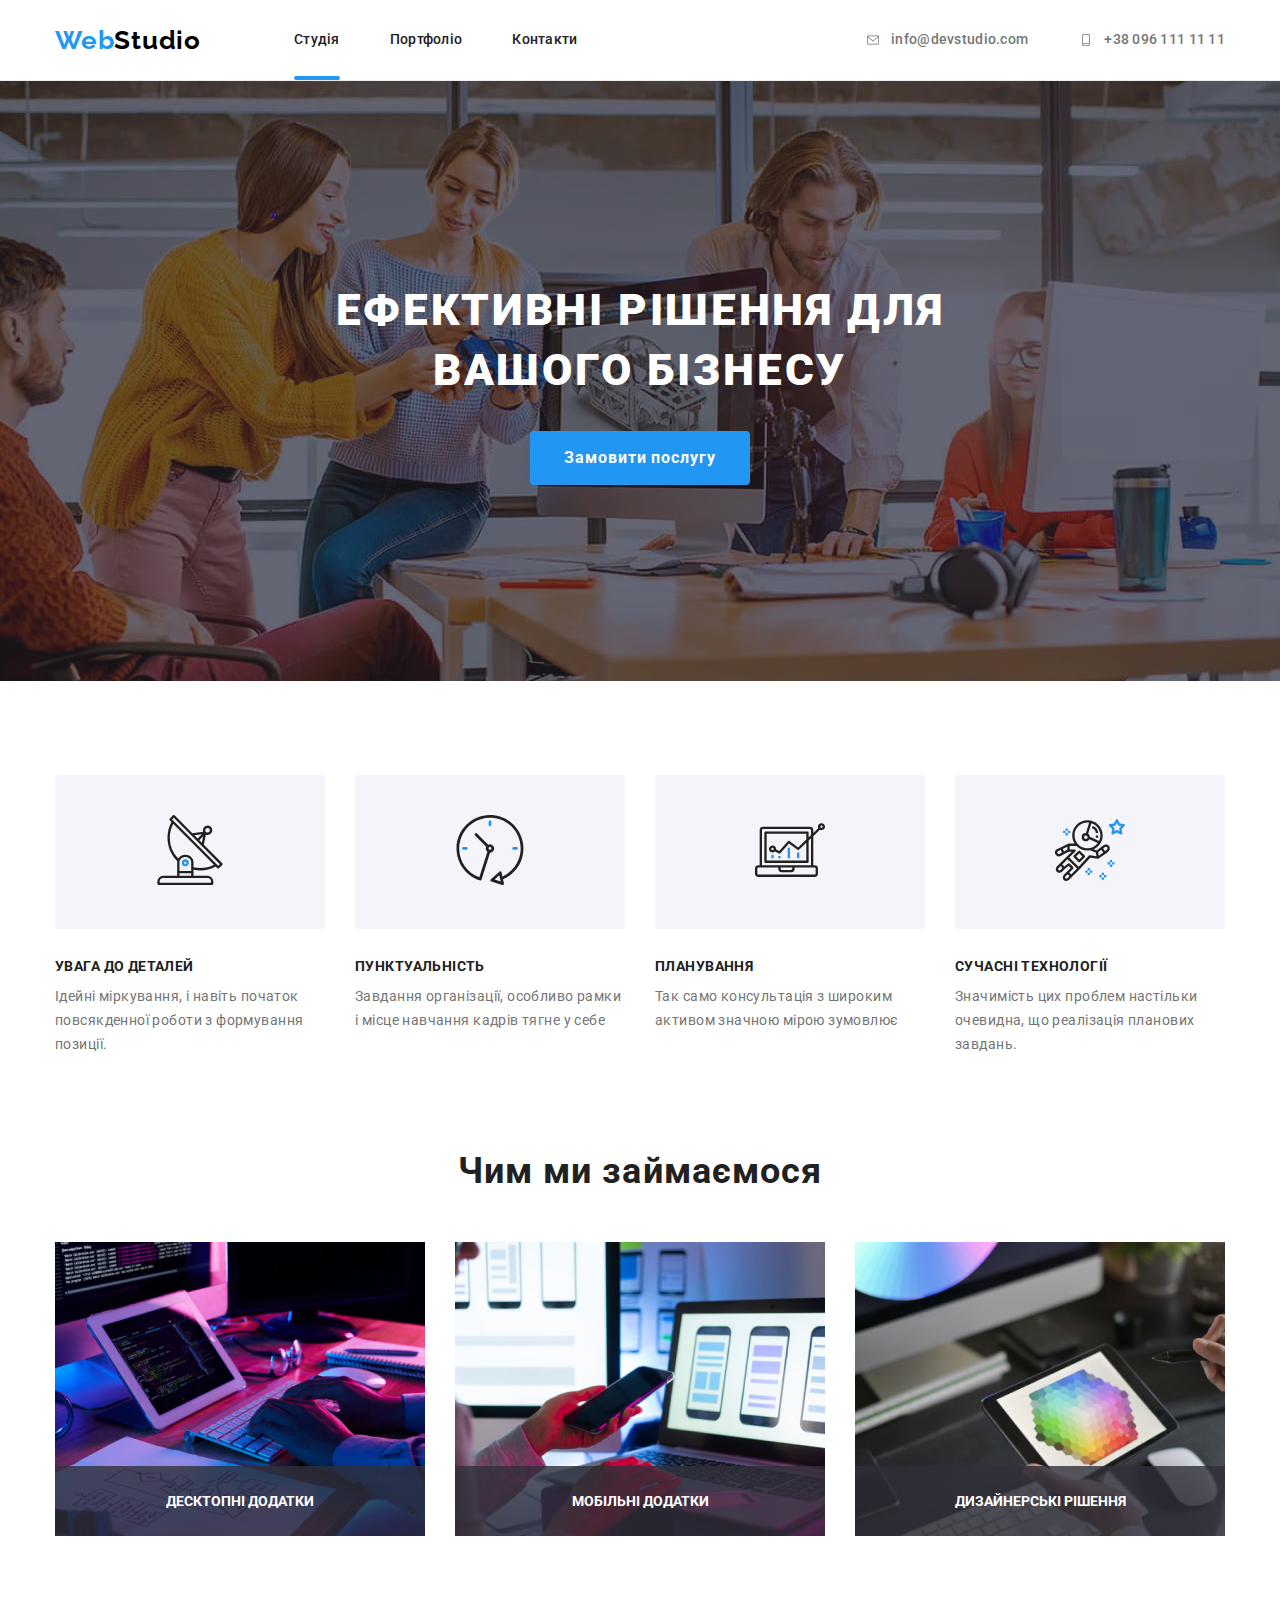
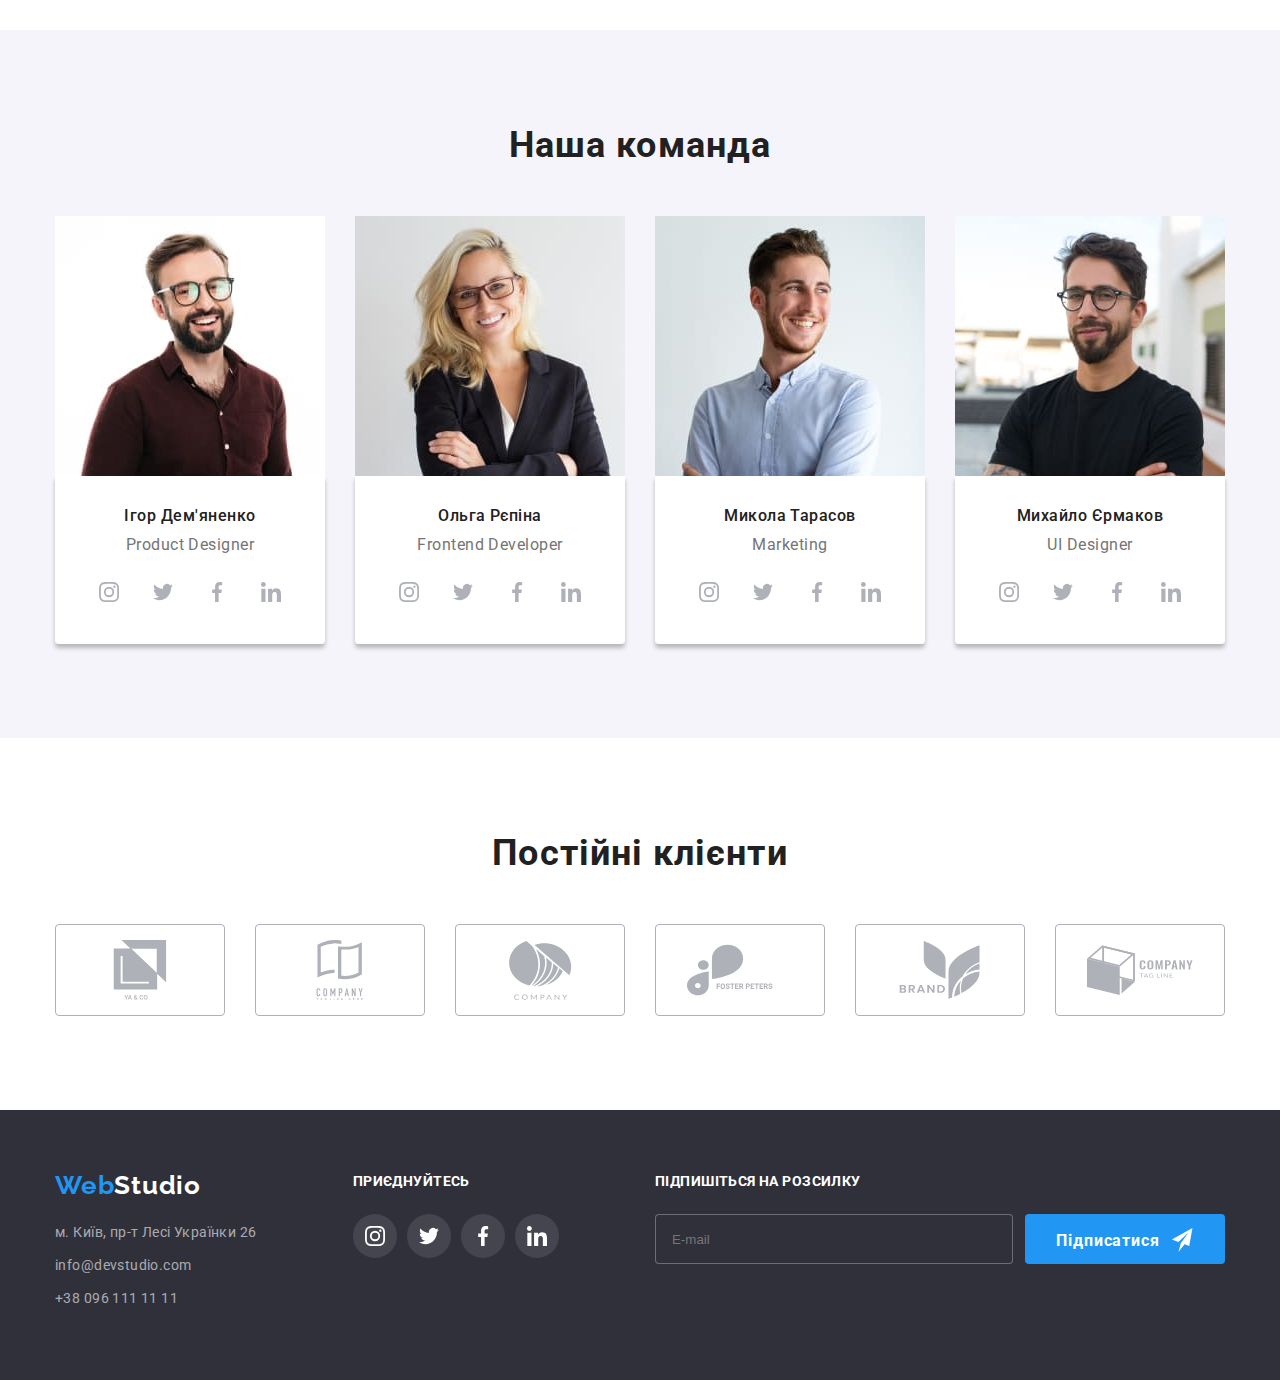
==== commit 0722baa4: "YW07_2911_17:23" ====
--- a/index.html
+++ b/index.html
@@ -25,24 +25,23 @@
   </head>
 
   <body>
-    <header class="page-header">
+    <header class="header">
       <nav class="container nav">
-        <a href="./index.html" class="logoh link"
-          ><span class="webh-logo">Web</span><span class="studioh-logo">Studio</span></a
-        >
-        <ul class="nav-site__list list">
+        <a href="./index.html" class="logo link">Web<span class="logo logo--dark">Studio</span></a>
+
+        <ul class="nav-site list">
           <li class="nav-site__item">
-            <a href="" class="link current">Студія</a>
+            <a href="" class="nav-site__link link current">Студія</a>
           </li>
           <li class="nav-site__item">
-            <a href="./portfolio.html" class="link">Портфоліо</a>
+            <a href="./portfolio.html" class="nav-site__link link">Портфоліо</a>
           </li>
           <li class="nav-site__item">
-            <a href=" " class="link">Контакти</a>
+            <a href=" " class="nav-site__link link">Контакти</a>
           </li>
         </ul>
 
-        <ul class="nav-contacts__list list">
+        <ul class="nav-contacts list">
           <li class="nav-contacts__item">
             <a href="mailto:info@devstudio.com" class="nav-contacts__link link">
               <svg class="nav-contacts__icon" width="16" height="12">
@@ -68,64 +67,62 @@
 
       <section class="hero-section overlay">
         <h1 class="hero-title">Ефективні рішення для вашого бізнесу</h1>
-        <button class="button hero-button" type="button" data-modal-open>Замовити послугу</button>
+        <button class="button button--hero" type="button" data-modal-open>Замовити послугу</button>
       </section>
-
-      <!-- Section Особливості рішень-->
 
       <!-- features Section - Особливості рішень-->
       <section class="section no-padding">
         <div class="container">
           <h2 class="section-title visually-hidden">Особливості рішень</h2>
           <ul class="features-list list">
-            <li class="item">
-              <div class="thumb">
+            <li class="features-list__item">
+              <div class="features-thumb">
                 <svg class="features-icon" width="70" heigth="70">
                   <use href="./images/icon.svg#antenna"></use>
                 </svg>
               </div>
               <div class="features-content">
-                <h3 class="title">Увага до деталей</h3>
-                <p class="description">
+                <h3 class="features-content__title">Увага до деталей</h3>
+                <p class="features-content__description">
                   Ідейні міркування, і навіть початок повсякденної роботи з формування позиції.
                 </p>
               </div>
             </li>
-            <li class="item">
-              <div class="thumb">
+            <li class="features-list__item">
+              <div class="features-thumb">
                 <svg class="features-icon" width="70" heigth="70">
                   <use href="./images/icon.svg#clock"></use>
                 </svg>
               </div>
               <div class="features-content">
-                <h3 class="title">Пунктуальність</h3>
-                <p class="description">
+                <h3 class="features-content__title">Пунктуальність</h3>
+                <p class="features-content__description">
                   Завдання організації, особливо рамки і місце навчання кадрів тягне у себе
                 </p>
               </div>
             </li>
-            <li class="item">
-              <div class="thumb">
+            <li class="features-list__item">
+              <div class="features-thumb">
                 <svg class="features-icon" width="70" heigth="70">
                   <use href="./images/icon.svg#diagram"></use>
                 </svg>
               </div>
               <div class="features-content">
-                <h3 class="title">Планування</h3>
-                <p class="description">
+                <h3 class="features-content__title">Планування</h3>
+                <p class="features-content__description">
                   Так само консультація з широким активом значною мірою зумовлює
                 </p>
               </div>
             </li>
-            <li class="item">
-              <div class="thumb">
+            <li class="features-list__item">
+              <div class="features-thumb">
                 <svg class="features-icon" width="70" heigth="70">
                   <use href="./images/icon.svg#astronaut"></use>
                 </svg>
               </div>
               <div class="features-content">
-                <h3 class="title">Сучасні технології</h3>
-                <p class="description">
+                <h3 class="features-content__title">Сучасні технології</h3>
+                <p class="features-content__description">
                   Значимість цих проблем настільки очевидна, що реалізація планових завдань.
                 </p>
               </div>
@@ -133,27 +130,28 @@
           </ul>
         </div>
       </section>
+
       <!-- Section Чим ми займаємося -->
       <section class="section">
         <div class="container">
           <h2 class="section-title">Чим ми займаємося</h2>
           <ul class="work-list list">
-            <li class="item">
-              <a href="" class="link">
+            <li class="work-list__item">
+              <a href="" class="work-list__link link">
                 <img src="./images/box/box-1.jpg" alt="Діяльність1" width="370" height="294" />
-                <p class="work-description">десктопні додатки</p>
-              </a>
-            </li>
-            <li class="item">
-              <a href="" class="link">
+                <p class="work-list__description">десктопні додатки</p>
+              </a>
+            </li>
+            <li class="work-list__item">
+              <a href="" class="work-list__link link">
                 <img src="./images/box/box-2.jpg" alt="Діяльність2" width="370" height="294" />
-                <p class="work-description">мобільні додатки</p>
-              </a>
-            </li>
-            <li class="item">
-              <a href="" class="link">
+                <p class="work-list__description">мобільні додатки</p>
+              </a>
+            </li>
+            <li class="work-list__item">
+              <a href="" class="work-list__link link">
                 <img src="./images/box/box-3.jpg" alt="Діяльність3" width="370" height="294" />
-                <p class="work-description">дизайнерські рішення</p>
+                <p class="work-list__description">дизайнерські рішення</p>
               </a>
             </li>
           </ul>
@@ -164,8 +162,8 @@
       <section class="section cards-team">
         <div class="container">
           <h2 class="section-title">Наша команда</h2>
-          <ul class="team-list list">
-            <li class="item">
+          <ul class="cards-team-list list">
+            <li class="cards-team-list__item">
               <img
                 src="./images/cards/team-card1.jpg"
                 alt="Ігор Дем'яненко продакт Дизайнер"
@@ -174,47 +172,46 @@
               />
               <div class="team-info">
                 <div class="team-content">
-                  <h3 class="title">Ігор Дем'яненко</h3>
-                  <p class="description" lang="en">Product Designer</p>
+                  <h3 class="team-content__title">Ігор Дем'яненко</h3>
+                  <p class="team-content__description" lang="en">Product Designer</p>
                 </div>
 
-                <div class="team-icon">
-                  <!--Оформление иконок соцсетей */-->
-                  <ul class="team-list-icon list">
-                    <li>
-                      <a href="" class="team-icon-link">
-                        <svg class="team-item-icon">
-                          <use href="./images/icon.svg#instagram"></use>
-                        </svg>
-                      </a>
-                    </li>
-                    <li>
-                      <a href="" class="team-icon-link">
-                        <svg class="team-item-icon">
-                          <use href="./images/icon.svg#twitter"></use>
-                        </svg>
-                      </a>
-                    </li>
-                    <li>
-                      <a href="" class="team-icon-link">
-                        <svg class="team-item-icon">
-                          <use href="./images/icon.svg#facebook"></use>
-                        </svg>
-                      </a>
-                    </li>
-                    <li>
-                      <a href="" class="team-icon-link">
-                        <svg class="team-item-icon">
-                          <use href="./images/icon.svg#linkedin"></use>
-                        </svg>
-                      </a>
-                    </li>
-                  </ul>
-                </div>
-              </div>
-            </li>
-
-            <li class="item">
+                <!--Оформление иконок соцсетей social-icon */-->
+                <ul class="social-icon list">
+                  <li>
+                    <a href="" class="social-icon__link social-icon__link--bcg">
+                      <svg class="social-icon__item">
+                        <use href="./images/icon.svg#instagram"></use>
+                      </svg>
+                    </a>
+                  </li>
+                  <li>
+                    <a href="" class="social-icon__link social-icon__link--bcg">
+                      <svg class="social-icon__item">
+                        <use href="./images/icon.svg#twitter"></use>
+                      </svg>
+                    </a>
+                  </li>
+                  <li>
+                    <a href="" class="social-icon__link social-icon__link--bcg">
+                      <svg class="social-icon__item">
+                        <use href="./images/icon.svg#facebook"></use>
+                      </svg>
+                    </a>
+                  </li>
+                  <li>
+                    <a href="" class="social-icon__link social-icon__link--bcg">
+                      <svg class="social-icon__item">
+                        <use href="./images/icon.svg#linkedin"></use>
+                      </svg>
+                    </a>
+                  </li>
+                </ul>
+                <!--</div>-->
+              </div>
+            </li>
+
+            <li class="cards-team-list__item">
               <img
                 src="./images/cards/team-card2.jpg"
                 alt="Ольга Рєпіна фронт енд розробник"
@@ -223,46 +220,46 @@
               />
               <div class="team-info">
                 <div class="team-content">
-                  <h3 class="title">Ольга Рєпіна</h3>
-                  <p class="description" lang="en">Frontend Developer</p>
+                  <h3 class="team-content__title">Ольга Рєпіна</h3>
+                  <p class="team-content__description" lang="en">Frontend Developer</p>
                 </div>
-                <div class="team-icon">
-                  <!--Оформление иконок соцсетей */-->
-                  <ul class="team-list-icon list">
-                    <li>
-                      <a href="" class="team-icon-link">
-                        <svg class="team-item-icon">
-                          <use href="./images/icon.svg#instagram"></use>
-                        </svg>
-                      </a>
-                    </li>
-                    <li>
-                      <a href="" class="team-icon-link">
-                        <svg class="team-item-icon">
-                          <use href="./images/icon.svg#twitter"></use>
-                        </svg>
-                      </a>
-                    </li>
-                    <li>
-                      <a href="" class="team-icon-link">
-                        <svg class="team-item-icon">
-                          <use href="./images/icon.svg#facebook"></use>
-                        </svg>
-                      </a>
-                    </li>
-                    <li>
-                      <a href="" class="team-icon-link">
-                        <svg class="team-item-icon">
-                          <use href="./images/icon.svg#linkedin"></use>
-                        </svg>
-                      </a>
-                    </li>
-                  </ul>
-                </div>
-              </div>
-            </li>
-
-            <li class="item">
+                <!--<div class="social-icon">-->
+                <!--Оформление иконок соцсетей */-->
+                <ul class="social-icon list">
+                  <li>
+                    <a href="" class="social-icon__link social-icon__link--bcg">
+                      <svg class="social-icon__item">
+                        <use href="./images/icon.svg#instagram"></use>
+                      </svg>
+                    </a>
+                  </li>
+                  <li>
+                    <a href="" class="social-icon__link social-icon__link--bcg">
+                      <svg class="social-icon__item">
+                        <use href="./images/icon.svg#twitter"></use>
+                      </svg>
+                    </a>
+                  </li>
+                  <li>
+                    <a href="" class="social-icon__link social-icon__link--bcg">
+                      <svg class="social-icon__item">
+                        <use href="./images/icon.svg#facebook"></use>
+                      </svg>
+                    </a>
+                  </li>
+                  <li>
+                    <a href="" class="social-icon__link social-icon__link--bcg">
+                      <svg class="social-icon__item">
+                        <use href="./images/icon.svg#linkedin"></use>
+                      </svg>
+                    </a>
+                  </li>
+                </ul>
+                <!--</div>-->
+              </div>
+            </li>
+
+            <li class="cards-team-list__item">
               <img
                 src="./images/cards/team-card3.jpg"
                 alt="Микола Тарасов Маркетинг"
@@ -271,47 +268,47 @@
               />
               <div class="team-info">
                 <div class="team-content">
-                  <h3 class="title">Микола Тарасов</h3>
-                  <p class="description" lang="en">Marketing</p>
+                  <h3 class="team-content__title">Микола Тарасов</h3>
+                  <p class="team-content__description" lang="en">Marketing</p>
                 </div>
 
-                <div class="team-icon">
-                  <!--Оформление иконок соцсетей */-->
-                  <ul class="team-list-icon list">
-                    <li>
-                      <a href="" class="team-icon-link">
-                        <svg class="team-item-icon">
-                          <use href="./images/icon.svg#instagram"></use>
-                        </svg>
-                      </a>
-                    </li>
-                    <li>
-                      <a href="" class="team-icon-link">
-                        <svg class="team-item-icon">
-                          <use href="./images/icon.svg#twitter"></use>
-                        </svg>
-                      </a>
-                    </li>
-                    <li>
-                      <a href="" class="team-icon-link">
-                        <svg class="team-item-icon">
-                          <use href="./images/icon.svg#facebook"></use>
-                        </svg>
-                      </a>
-                    </li>
-                    <li>
-                      <a href="" class="team-icon-link">
-                        <svg class="team-item-icon">
-                          <use href="./images/icon.svg#linkedin"></use>
-                        </svg>
-                      </a>
-                    </li>
-                  </ul>
-                </div>
-              </div>
-            </li>
-
-            <li class="item">
+                <!--<div class="social-icon">-->
+                <!--Оформление иконок соцсетей */-->
+                <ul class="social-icon list">
+                  <li>
+                    <a href="" class="social-icon__link social-icon__link--bcg">
+                      <svg class="social-icon__item">
+                        <use href="./images/icon.svg#instagram"></use>
+                      </svg>
+                    </a>
+                  </li>
+                  <li>
+                    <a href="" class="social-icon__link social-icon__link--bcg">
+                      <svg class="social-icon__item">
+                        <use href="./images/icon.svg#twitter"></use>
+                      </svg>
+                    </a>
+                  </li>
+                  <li>
+                    <a href="" class="social-icon__link social-icon__link--bcg">
+                      <svg class="social-icon__item">
+                        <use href="./images/icon.svg#facebook"></use>
+                      </svg>
+                    </a>
+                  </li>
+                  <li>
+                    <a href="" class="social-icon__link social-icon__link--bcg">
+                      <svg class="social-icon__item">
+                        <use href="./images/icon.svg#linkedin"></use>
+                      </svg>
+                    </a>
+                  </li>
+                </ul>
+                <!--</div>-->
+              </div>
+            </li>
+
+            <li class="cards-team-list__item">
               <img
                 src="./images/cards/team-card4.jpg"
                 alt="Михайло Єрмаков графічний дизайнер"
@@ -320,42 +317,42 @@
               />
               <div class="team-info">
                 <div class="team-content">
-                  <h3 class="title">Михайло Єрмаков</h3>
-                  <p class="description" lang="en">UI Designer</p>
+                  <h3 class="team-content__title">Михайло Єрмаков</h3>
+                  <p class="team-content__description" lang="en">UI Designer</p>
                 </div>
-                <div class="team-icon">
-                  <!--Оформление иконок соцсетей */-->
-                  <ul class="team-list-icon list">
-                    <li>
-                      <a href="" class="team-icon-link">
-                        <svg class="team-item-icon">
-                          <use href="./images/icon.svg#instagram"></use>
-                        </svg>
-                      </a>
-                    </li>
-                    <li>
-                      <a href="" class="team-icon-link">
-                        <svg class="team-item-icon">
-                          <use href="./images/icon.svg#twitter"></use>
-                        </svg>
-                      </a>
-                    </li>
-                    <li>
-                      <a href="" class="team-icon-link">
-                        <svg class="team-item-icon">
-                          <use href="./images/icon.svg#facebook"></use>
-                        </svg>
-                      </a>
-                    </li>
-                    <li>
-                      <a href="" class="team-icon-link">
-                        <svg class="team-item-icon">
-                          <use href="./images/icon.svg#linkedin"></use>
-                        </svg>
-                      </a>
-                    </li>
-                  </ul>
-                </div>
+                <!--<div class="social-icon">-->
+                <!--Оформление иконок соцсетей */-->
+                <ul class="social-icon list">
+                  <li>
+                    <a href="" class="social-icon__link social-icon__link--bcg">
+                      <svg class="social-icon__item">
+                        <use href="./images/icon.svg#instagram"></use>
+                      </svg>
+                    </a>
+                  </li>
+                  <li>
+                    <a href="" class="social-icon__link social-icon__link--bcg">
+                      <svg class="social-icon__item">
+                        <use href="./images/icon.svg#twitter"></use>
+                      </svg>
+                    </a>
+                  </li>
+                  <li>
+                    <a href="" class="social-icon__link social-icon__link--bcg">
+                      <svg class="social-icon__item">
+                        <use href="./images/icon.svg#facebook"></use>
+                      </svg>
+                    </a>
+                  </li>
+                  <li>
+                    <a href="" class="social-icon__link social-icon__link--bcg">
+                      <svg class="social-icon__item">
+                        <use href="./images/icon.svg#linkedin"></use>
+                      </svg>
+                    </a>
+                  </li>
+                </ul>
+                <!--</div>-->
               </div>
             </li>
           </ul>
@@ -365,45 +362,45 @@
       <section class="section">
         <div class="container">
           <h2 class="section-title">Постійні клієнти</h2>
-          <ul class="clients-list-icon list">
-            <li>
-              <a href="" class="clients-icon-link">
-                <svg class="clients-item-icon">
+          <ul class="clients-icon list">
+            <li class="clients-icon__item">
+              <a href="" class="clients-icon__link">
+                <svg class="clients-icon__svg">
                   <use href="./images/icon.svg#client-logo1"></use>
                 </svg>
               </a>
             </li>
-            <li>
-              <a href="" class="clients-icon-link">
-                <svg class="clients-item-icon">
+            <li class="clients-icon__item">
+              <a href="" class="clients-icon__link">
+                <svg class="clients-icon__svg">
                   <use href="./images/icon.svg#client-logo2"></use>
                 </svg>
               </a>
             </li>
-            <li>
-              <a href="" class="clients-icon-link">
-                <svg class="clients-item-icon">
+            <li class="clients-icon__item">
+              <a href="" class="clients-icon__link">
+                <svg class="clients-icon__svg">
                   <use href="./images/icon.svg#client-logo3"></use>
                 </svg>
               </a>
             </li>
-            <li>
-              <a href="" class="clients-icon-link">
-                <svg class="clients-item-icon">
+            <li class="clients-icon__item">
+              <a href="" class="clients-icon__link">
+                <svg class="clients-icon__svg">
                   <use href="./images/icon.svg#client-logo4"></use>
                 </svg>
               </a>
             </li>
-            <li class="item">
-              <a href="" class="clients-icon-link">
-                <svg class="clients-item-icon">
+            <li class="clients-icon__item">
+              <a href="" class="clients-icon__link">
+                <svg class="clients-icon__svg">
                   <use href="./images/icon.svg#client-logo5"></use>
                 </svg>
               </a>
             </li>
-            <li>
-              <a href="" class="clients-icon-link">
-                <svg class="clients-item-icon">
+            <li class="clients-icon__item">
+              <a href="" class="clients-icon__link">
+                <svg class="clients-icon__svg">
                   <use href="./images/icon.svg#client-logo6"></use>
                 </svg>
               </a>
@@ -416,52 +413,56 @@
     <!-- footer -->
     <footer class="footer">
       <div class="container footer-info">
-        <div class="footer-adr">
-          <a href="./index.html" class="logof link">
-            <span class="webf-logo">Web</span><span class="studiof-logo">Studio</span></a
+        <address class="address-footer">
+          <a href="./index.html" class="logo address-footer__logo link"
+            >Web<span class="logo logo--white">Studio</span></a
           >
-          <address>
-            <a
-              href="https://www.google.com/maps/d/viewer?mid=10uSM3H-mIU3GznYo2szRIEphczw&hl=en_US&ll=50.42732700000001%2C30.538092&z=17"
-              target="_blank"
-              class="address-footer link"
-              rel="noopener noreferrer"
-            >
-              м. Київ, пр-т Лесі Українки 26</a
-            >
-            <a href="mailto:info@devstudio.com" class="address-footer link">info@devstudio.com</a>
-            <a href="tel:+380961111111" class="address-footer link">+38 096 111 11 11</a>
-          </address>
-        </div>
+          <!----->
+          <!--<address>-->
+          <a
+            href="https://www.google.com/maps/d/viewer?mid=10uSM3H-mIU3GznYo2szRIEphczw&hl=en_US&ll=50.42732700000001%2C30.538092&z=17"
+            target="_blank"
+            class="address-footer__link link"
+            rel="noopener noreferrer"
+          >
+            м. Київ, пр-т Лесі Українки 26</a
+          >
+          <a href="mailto:info@devstudio.com" class="address-footer__link link"
+            >info@devstudio.com</a
+          >
+          <a href="tel:+380961111111" class="address-footer__link link">+38 096 111 11 11</a>
+        </address>
+        <!--</div>-->
+
         <div class="footer-icon">
-          <p class="title">приєднуйтесь</p>
-          <div class="team-icon">
+          <p class="footer-icon__title">приєднуйтесь</p>
+          <div class="footer-icon-div">
             <!--Оформление иконок соцсетей */-->
-            <ul class="footer-list-icon list">
+            <ul class="social-icon list">
               <li>
-                <a href="" class="footer-icon-link">
-                  <svg class="footer-item-icon">
+                <a href="" class="social-icon__link social-icon__link--footer-bcg">
+                  <svg class="footer-icon__svg">
                     <use href="./images/icon.svg#instagram"></use>
                   </svg>
                 </a>
               </li>
               <li>
-                <a href="" class="footer-icon-link">
-                  <svg class="footer-item-icon">
+                <a href="" class="social-icon__link social-icon__link--footer-bcg">
+                  <svg class="footer-icon__svg">
                     <use href="./images/icon.svg#twitter"></use>
                   </svg>
                 </a>
               </li>
               <li>
-                <a href="" class="footer-icon-link">
-                  <svg class="footer-item-icon">
+                <a href="" class="social-icon__link social-icon__link--footer-bcg">
+                  <svg class="footer-icon__svg">
                     <use href="./images/icon.svg#facebook"></use>
                   </svg>
                 </a>
               </li>
               <li>
-                <a href="" class="footer-icon-link">
-                  <svg class="footer-item-icon">
+                <a href="" class="social-icon__link social-icon__link--footer-bcg">
+                  <svg class="footer-icon__svg">
                     <use href="./images/icon.svg#linkedin"></use>
                   </svg>
                 </a>
@@ -471,18 +472,18 @@
         </div>
 
         <div class="footer-forma">
-          <p class="title">підпишіться на розсилку</p>
-          <form class="footer-forma-content" name="footer_forma_content">
+          <p class="footer-forma__title">підпишіться на розсилку</p>
+          <form class="footer-forma__content" name="footer_forma_content">
             <label class="footer-forma-label" for="footer_user_email"></label>
             <input
-              class="footer-forma-field"
+              class="footer-forma__field"
               type="email"
               name="footer_user_email"
               id="footer_user_email"
               placeholder="E-mail"
             />
-            <button type="submit" class="button-footer-forma">
-              підписатися<svg class="footer-send-icon" width="24" height="24">
+            <button type="submit" class="button button--footer-forma">
+              підписатися<svg class="footer-forma__send-icon" width="24" height="24">
                 <use href="./images/icon.svg#icon-send"></use>
               </svg>
             </button>
@@ -491,6 +492,7 @@
       </div>
     </footer>
 
+    <!------------------------------------------------------------>
     <!--modal window-->
     <div class="backdrop is-hidden" data-modal>
       <div class="modal">
--- a/css/style.css
+++ b/css/style.css
@@ -64,6 +64,8 @@
 .link {
   text-decoration: none;
 }
+
+/*******************************************************************************************************************************************/
 /* Для приховування заголовку */
 .visually-hidden {
   position: absolute;
@@ -85,40 +87,89 @@
   width: 1200px;
   padding-left: 15px;
   padding-right: 15px;
-  /*outline: 2px solid green;*/
-}
-
-/****** Логотип у хедері******/
-.webh-logo {
-  color: var(--accent-text-color);
-}
-.studioh-logo {
-  color: var(--logo-studioh-color);
-}
-.logoh {
+}
+
+/* Section  */
+.section {
+  padding-top: 94px;
+  padding-bottom: 94px;
+}
+.section.no-padding {
+  padding-bottom: 0;
+}
+.section-title {
+  margin-top: 0;
+  margin-bottom: 50px;
+  font-weight: 700;
+  font-size: 36px;
+  line-height: 1.167;
+  text-align: center;
+  letter-spacing: 0.03em;
+}
+
+/* Логотип у header and footer */
+.logo {
   font-family: "Raleway";
   font-weight: 700;
   font-size: 26px;
   line-height: 1.19;
   letter-spacing: 0.03em;
-}
-.page-header {
+  color: var(--accent-text-color);
+}
+
+/* button */
+.button {
+  display: block;
+  margin: auto;
+  font-family: inherit;
+  font-size: 16px;
+  text-align: center;
+  border-color: transparent;
+  border-radius: 4px;
+  background-color: var(--second-bg-color);
+  letter-spacing: 0.06em;
+  cursor: pointer;
+}
+
+/* іконки соцмереж для cards-team і для footer - відмінність у background */
+
+.social-icon {
+  display: flex;
+  justify-content: center;
+  gap: 10px;
+}
+.social-icon__link {
+  display: flex;
+  justify-content: center;
+  align-items: center;
+  border-radius: 50%;
+  width: 44px;
+  height: 44px;
+  cursor: pointer;
+  transition: background-color var(--animation-transform);
+}
+
+/**************************************************************************************************************************/
+
+/******* header*****/
+.header {
   background-color: var(--primary-bg-color);
   border-bottom-width: 1px;
   border-bottom-style: solid;
   border-bottom-color: var(--border-line-color);
 }
-
 .nav {
   display: flex;
   align-items: center;
 }
+/****** Логотип у хедері - колip для studio  ******/
+.logo--dark {
+  color: var(--logo-studioh-color);
+}
 /***** Навігація по сайту ******/
-
 .nav-site__item {
   position: relative;
 }
-
 .current::after {
   content: " ";
   display: block;
@@ -131,29 +182,7 @@
   border-radius: 2px;
 }
 
-/* для плавного переходу*
-.nav-site__list .link::after {
-  content: " ";
-  display: block;
-  position: absolute;
-  left: 50%;
-  bottom: 0;
-  transform: translateX(-50%) scaleX(0.1);
-  width: 100%;
-  height: 4px;
-  background: #2196f3;
-  border-radius: 2px;
-  opacity: 0;
-  transition: transform var(--anim-fast) opasity var(--anim-fast);
-  
-
-.nav-site .link:hover::after,
-.nav-site .link:focus::after {
-  transform: translateX(-50%) scaleX(1);
-  opacity: 1;
-}*/
-
-.nav-site__list {
+.nav-site {
   padding: 0;
   margin: 0;
   display: flex;
@@ -161,17 +190,11 @@
   margin-left: 93px;
 }
 
-/*
-.nav-site__list .item:not(:last-child) {
-  box-sizing: border-box;
-  margin-right: 50px;
-  outline: 1px solid red;z
-}*/
 .nav-site__item + .nav-site__item {
   margin-left: 50px;
 }
 
-.nav-site__list .link {
+.nav-site__link {
   display: block;
   padding-top: 32px;
   padding-bottom: 32px;
@@ -184,7 +207,7 @@
 
 /****** Контакти у хедері ******/
 
-.nav-contacts__list {
+.nav-contacts {
   display: flex;
   margin-left: auto;
   justify-content: center;
@@ -214,31 +237,29 @@
   color: var(--second-text-color);
 }
 
+.nav-site__link:hover,
+.nav-site__link:focus {
+  color: var(--accent-text-color);
+  transition: color var(--animation-transform);
+}
 .nav-contacts__link:hover,
 .nav-contacts__link:focus {
   color: var(--accent-text-color);
   transition: color var(--animation-transform);
 }
-
-/*
-.nav .link:hover,
-.nav .link:focus {
-  color: var(--accent-text-color);
-  transition: color var(--animation-transform);
-}*/
-
 .nav-contacts__link:hover .nav-contacts__icon,
 .nav-contacts__link:focus .nav-contacts__icon {
   fill: var(--accent-text-color);
 }
-/* section hero */
+
+/*************** section hero ********************/
 .hero-section {
   text-align: center;
   padding-bottom: 200px;
   padding-top: 200px;
   background-color: var(--background-hf-color);
 }
-/*задання фону з градієнтом для hero*/
+/************задання фону з градієнтом для hero**********/
 .hero-section.overlay {
   max-width: 1600px;
   height: 600px;
@@ -265,23 +286,8 @@
   color: var(--primary-white-color);
 }
 
-/* button */
-.button {
-  /*font-family: Roboto, sans-serif;*/
-  display: block;
-  margin: auto;
-  font-family: inherit;
-  font-size: 16px;
-  text-align: center;
-  border-color: transparent;
-  border-radius: 4px;
-  background-color: var(--second-bg-color);
-  cursor: pointer;
-  /* border: 1px solid transparent;*/
-}
 /* button in section Hero */
-.button.hero-button {
-  /* display: block;*/
+.button--hero {
   text-align: center;
   font-weight: 700;
   line-height: 1.88;
@@ -291,38 +297,16 @@
   padding: 10px 32px;
   min-width: 216px;
 }
-/* fiter (buttons) for page Portfolio*/
-
-/* Section  */
-.section {
-  padding-top: 94px;
-  padding-bottom: 94px;
-  /*border: 2px solid tomato;*/
-}
-
-.section.no-padding {
-  padding-bottom: 0;
-}
-.section-title {
-  margin-top: 0;
-  margin-bottom: 50px;
-  font-weight: 700;
-  font-size: 36px;
-  line-height: 1.167;
-  text-align: center;
-  letter-spacing: 0.03em;
-}
+
 /* features особливості рішень*/
-
 .features-list {
   display: flex;
   gap: 30px;
 }
-.features-list > .item {
+.features-list__item {
   flex-basis: 270px;
 }
-
-.features-list .title {
+.features-content__title {
   margin-top: 0;
   margin-bottom: 10px;
   font-weight: 700;
@@ -331,14 +315,13 @@
   letter-spacing: 0.03em;
   text-transform: uppercase;
 }
-.features-list .description {
+.features-content__description {
   font-size: 14px;
   line-height: 1.7;
   color: var(--second-text-color);
   letter-spacing: 0.03em;
 }
-
-.features-list .thumb {
+.features-thumb {
   background-color: var(--second-bg-color);
   border-radius: 4px;
   text-align: center;
@@ -350,13 +333,12 @@
   display: flex;
   gap: 30px;
 }
-.work-list > .item {
+
+.work-list__item {
   flex-basis: 370px;
-}
-.work-list .item {
   position: relative;
 }
-.work-description {
+.work-list__description {
   position: absolute;
   display: block;
   bottom: 0;
@@ -372,20 +354,23 @@
   background-color: rgba(47, 48, 58, 0.8);
   color: var(--primary-white-color);
 }
+
 /* team команда фон Наша Команда*/
-.section.cards-team {
+.cards-team {
   background-color: var(--second-bg-color);
   text-align: center;
 }
-.team-list {
+.cards-team-list {
   display: flex;
   gap: 30px;
 }
-.team-list > .item {
+.cards-team-list__item {
   flex-basis: 270px;
+  background-color: var(--primary-white-color);
 }
 
 .team-info {
+  display: block;
   padding-top: 30px;
   padding-bottom: 30px;
   border-bottom-left-radius: 4px;
@@ -394,80 +379,53 @@
   box-shadow: 0 4px 4px rgba(0, 0, 0, 0.25);
 }
 .team-content {
+  margin-bottom: 16px;
   text-align: center;
 }
-.team-content .title {
+
+.team-content__title {
   padding-bottom: 10px;
-}
-.team-list .title {
   font-weight: 500;
   font-size: 16px;
   line-height: 1.19;
   letter-spacing: 0.03em;
   text-align: center;
 }
-.team-list .description {
+.team-content__description {
   font-weight: 400;
   font-size: 16px;
   line-height: 1.19;
   letter-spacing: 0.03em;
   color: var(--second-text-color);
 }
-.team-list .item {
-  background-color: var(--primary-white-color);
-}
-/* оформлення іконок соцмереж*/
-.team-icon {
-  margin-top: 16px;
-}
-.team-list-icon.list {
-  display: flex;
-  justify-content: center;
-  gap: 10px;
-}
-.team-icon-link {
-  display: flex;
-  justify-content: center;
-  align-items: center;
+
+/* оформлення basground  іконок соцмереж for cards team*/
+.social-icon__link--bcg {
   background-color: var(--primary-bg-color);
-  border-radius: 50%;
-  width: 44px;
-  height: 44px;
-  cursor: pointer;
-  transition: background-color var(--animation-transform);
-}
-
-.team-item-icon {
+}
+.social-icon__item {
   width: 20px;
   height: 20px;
   fill: var(--icon-color);
   transition: fill var(--animation-transform);
 }
-
-.team-icon-link:hover,
-.team-icon-link:focus {
+.social-icon__link:hover,
+.social-icon__link:focus {
   background-color: var(--accent-text-color);
 }
-.team-icon-link:hover .team-item-icon,
-.team-icon-link:focus .team-item-icon {
+.social-icon__link:hover .social-icon__item,
+.social-icon__link:focus .social-icon__item {
   fill: var(--primary-white-color);
-  /*transition: fill var(--animation-transform);*/
-}
-
-/* Clients icon*/
-.clients-list-icon.list {
+}
+
+/************************** Clients icon********************/
+.clients-icon {
   display: flex;
   justify-content: center;
   gap: 30px;
 }
-/*
-.clients-list-icon > .item {
-  margin-top: 50px;
-  border: 1px solid var(--icon-color);
-  border-radius: 4px;
-}*/
-
-.clients-icon-link {
+
+.clients-icon__link {
   display: flex;
   justify-content: center;
   align-items: center;
@@ -478,32 +436,28 @@
   cursor: pointer;
   transition: border var(--animation-transform);
 }
-.clients-item-icon {
+.clients-icon__svg {
   width: 106px;
   height: 60px;
   fill: var(--icon-color);
   transition: fill var(--animation-transform);
 }
-
-.clients-icon-link:hover,
-.clients-icon-link:focus {
+.clients-icon__link:hover,
+.clients-icon__link:focus {
   border: 1px solid var(--accent-text-color);
 }
-
-.clients-icon-link:hover .clients-item-icon,
-.clients-icon-link:focus .clients-item-icon {
+.clients-icon__link:hover .clients-icon__svg,
+.clients-icon__link:focus .clients-icon__svg {
   fill: var(--accent-text-color);
-  /*transition: fill var(--animation-transform);*/
-}
+}
+
 /* page Portfolio */
-
 /* fiter (buttons) for page Portfolio*/
 .filter-list {
   display: flex;
   justify-content: center;
   margin-bottom: 50px;
 }
-
 .filter-list .item + .item {
   margin-left: 8px;
 }
@@ -524,9 +478,6 @@
   background-color: var(--accent-text-color);
   box-shadow: 0 2px 2px rgba(0, 0, 0, 0.12), 0 1px 2px rgba(0, 0, 0, 0.08),
     0 3px 1px rgba(0, 0, 0, 0.1);
-  /*transition: color var(--animation-transform);
-  transition: box-shadow var(--animation-transform);
-  transition: background-color var(--animation-transform);*/
 }
 
 .portfolio-list {
@@ -615,24 +566,22 @@
   padding-top: 60px;
   padding-bottom: 60px;
 }
-.logof.link {
+
+.footer-info {
+  display: flex;
+  justify-content: space-between;
+}
+/***** логотип у футері - перевизначення блоку logo ,кольору Studio****/
+.address-footer__logo {
   display: block;
   margin-bottom: 20px;
-  font-family: "Raleway";
-  font-weight: 700;
-  font-size: 26px;
-  line-height: 1.19;
-  letter-spacing: 0.03em;
-}
-/* логотип у футері*/
-.webf-logo {
-  color: var(--accent-text-color);
-}
-.studiof-logo {
-  color: var(--primary-white-color);
-}
-
-.address-footer {
+  font-style: normal;
+}
+.logo--white {
+  color: var(--primary-white-color);
+}
+
+.address-footer__link {
   display: block;
   margin-bottom: 9px;
   font-style: normal;
@@ -642,38 +591,24 @@
   color: var(--primary-white-color);
 }
 
-.address-footer.link {
+.address-footer__link {
   color: var(--second-white-color);
   transition: color var(--animation-transform);
 }
 
-.address-footer.link:hover,
-.address-footer.link:focus {
+.address-footer__link:hover,
+.address-footer__link:focus {
   color: var(--accent-text-color);
-  /*transition: color var(--animation-transform);*/
-}
-
-.address-footer.link:hover .nav_contacts__list-icon,
-.address-footer.link:focus .nav_contacts__list-icon {
+}
+
+/*
+.address-footer__link:hover .nav_contacts__list-icon,
+.address-footer__link:focus .nav_contacts__list-icon {
   fill: var(--accent-text-color);
+  
+}
   /*transition: fill var(--animation-transform);*/
-}
-
-.container.footer-info {
-  display: flex;
-  justify-content: space-between;
-}
-
-/*
-.footer-icon {
-  margin-left: 70px;
-}*/
-
-.footer-form-label {
-  color: var(--primary-white-color);
-}
-
-.footer-icon .title {
+.footer-icon__title {
   font-style: normal;
   font-size: 14px;
   font-weight: 700;
@@ -683,54 +618,32 @@
   text-transform: uppercase;
   margin-bottom: 20px;
 }
-
-.footer-list-icon.list {
-  display: flex;
-  justify-content: center;
-  gap: 10px;
-}
-.footer-icon-link {
-  display: flex;
-  justify-content: center;
-  align-items: center;
+/**оформлення basground  іконок соцмереж for footer**/
+.social-icon__link--footer-bcg {
   background-color: rgba(255, 255, 255, 0.1);
-  border-radius: 50%;
-  width: 44px;
-  height: 44px;
-  cursor: pointer;
-  transition: background-color var(--animation-transform);
-}
-
-.footer-item-icon {
+}
+.footer-icon__svg {
   width: 20px;
   height: 20px;
   fill: var(--primary-white-color);
   transition: fill var(--animation-transform);
 }
-
-.footer-icon-link:hover,
-.footer-icon-link:focus {
+.social-icon__link:hover,
+.social-icon__link:focus {
   background-color: var(--accent-text-color);
 }
-.footer-icon-link:hover .team-item-icon,
-.footer-icon-link:focus .team-item-icon {
-  fill: var(--primary-white-color);
-  /*transition: fill var(--animation-transform);*/
-}
 
 /*** footer -forma ****/
-
 .footer-forma {
   width: 570px;
 }
-
-.footer-forma-content {
+.footer-forma__content {
   display: flex;
   margin: 0;
   padding: 0;
 }
 
-.footer-forma .title {
+.footer-forma__title {
   font-style: normal;
   font-size: 14px;
   font-weight: 700;
@@ -741,7 +654,7 @@
   margin-bottom: 20px;
 }
 
-.footer-forma-field {
+.footer-forma__field {
   padding: 0;
   margin-right: 12px;
   width: 358px;
@@ -753,24 +666,19 @@
   border-radius: 4px;
 }
 
-.button-footer-forma {
-  /*position: relative;*/
+/* button--footer*/
+.button--footer-forma {
   padding: 0;
   width: 200px;
   height: 50px;
   font-weight: 700;
-  font-size: 16px;
   line-height: calc(30 / 16);
   color: var(--primary-white-color);
   text-transform: capitalize;
   background-color: var(--accent-text-color);
-  border: transparent;
-  border-radius: 4px;
-  letter-spacing: 0.06em;
-  cursor: pointer;
-}
-
-.footer-send-icon {
+}
+
+.footer-forma__send-icon {
   margin-left: 10px;
   transform: translate(0, 25%);
   fill: var(--primary-white-color);
@@ -977,7 +885,6 @@
   line-height: calc(24 / 14);
   color: var(--second-text-color);
 }
-
 .user-condition-link {
   color: var(--accent-text-color);
 }
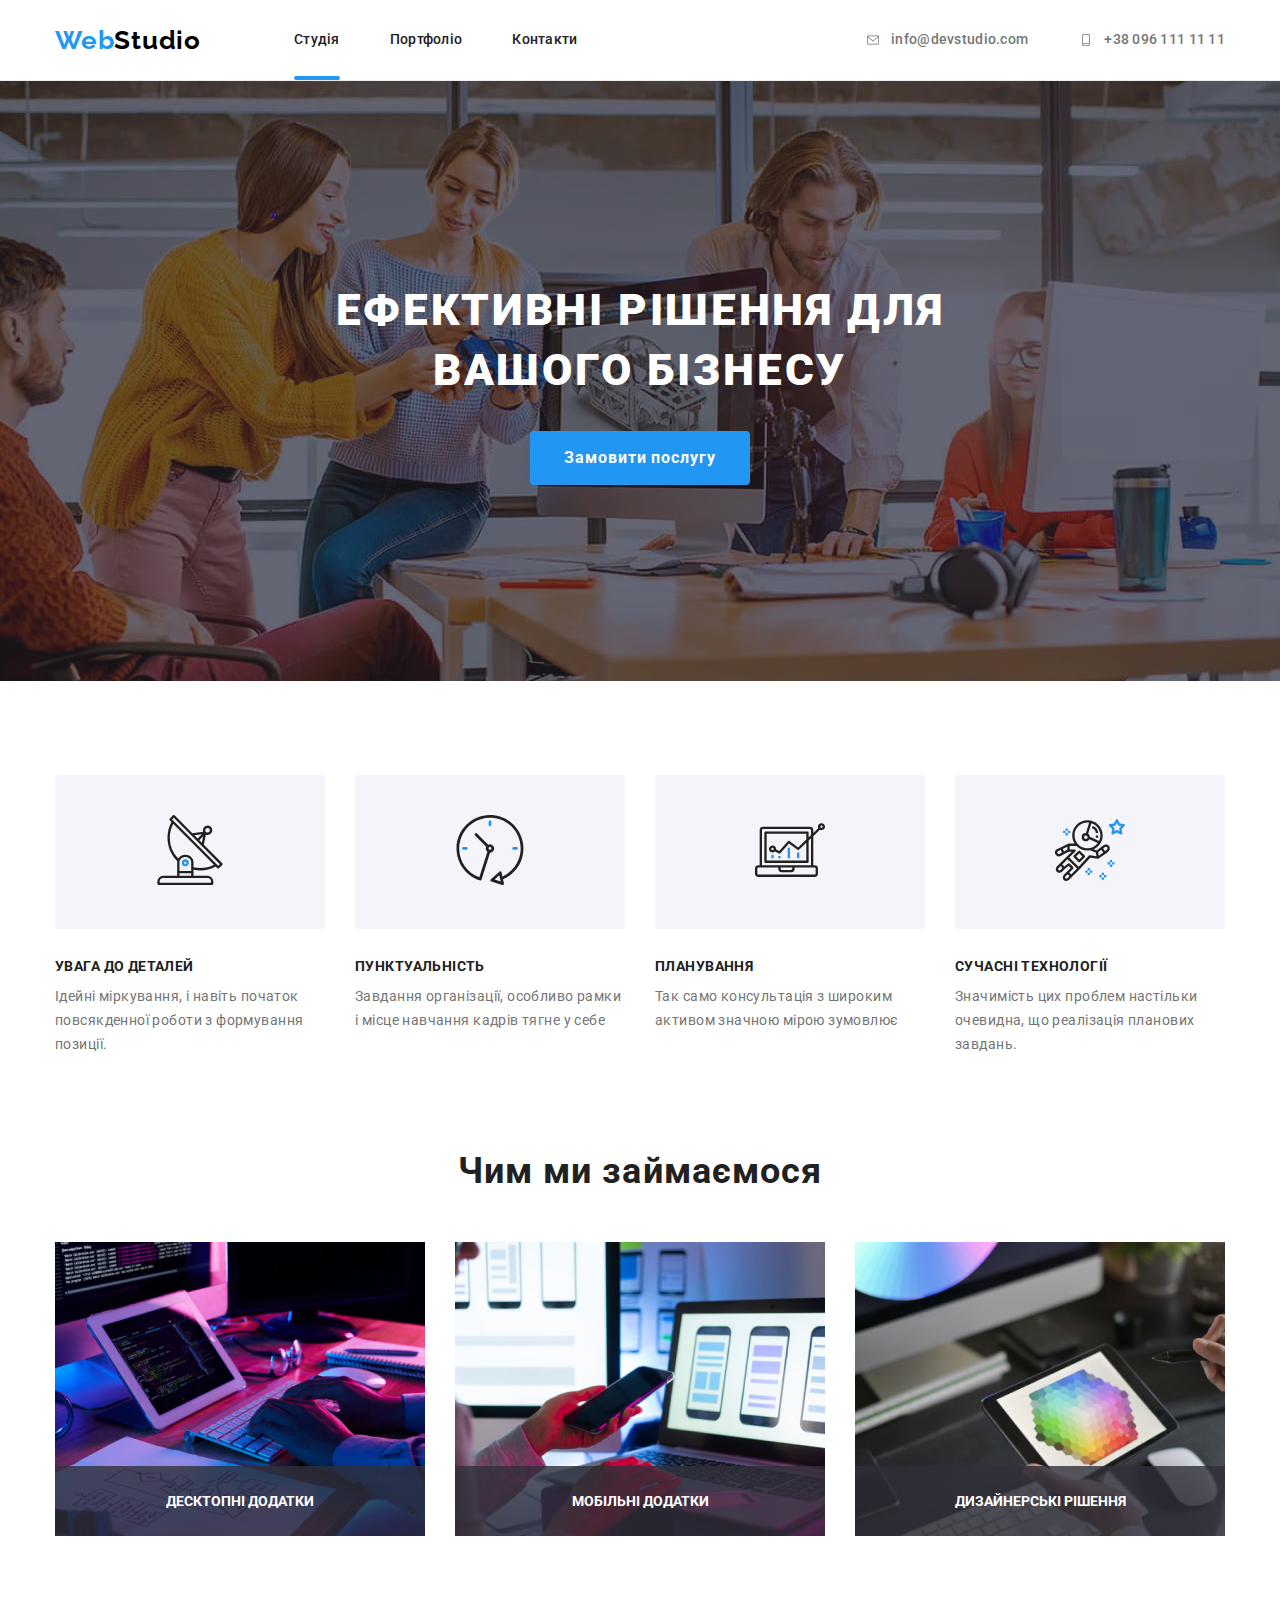
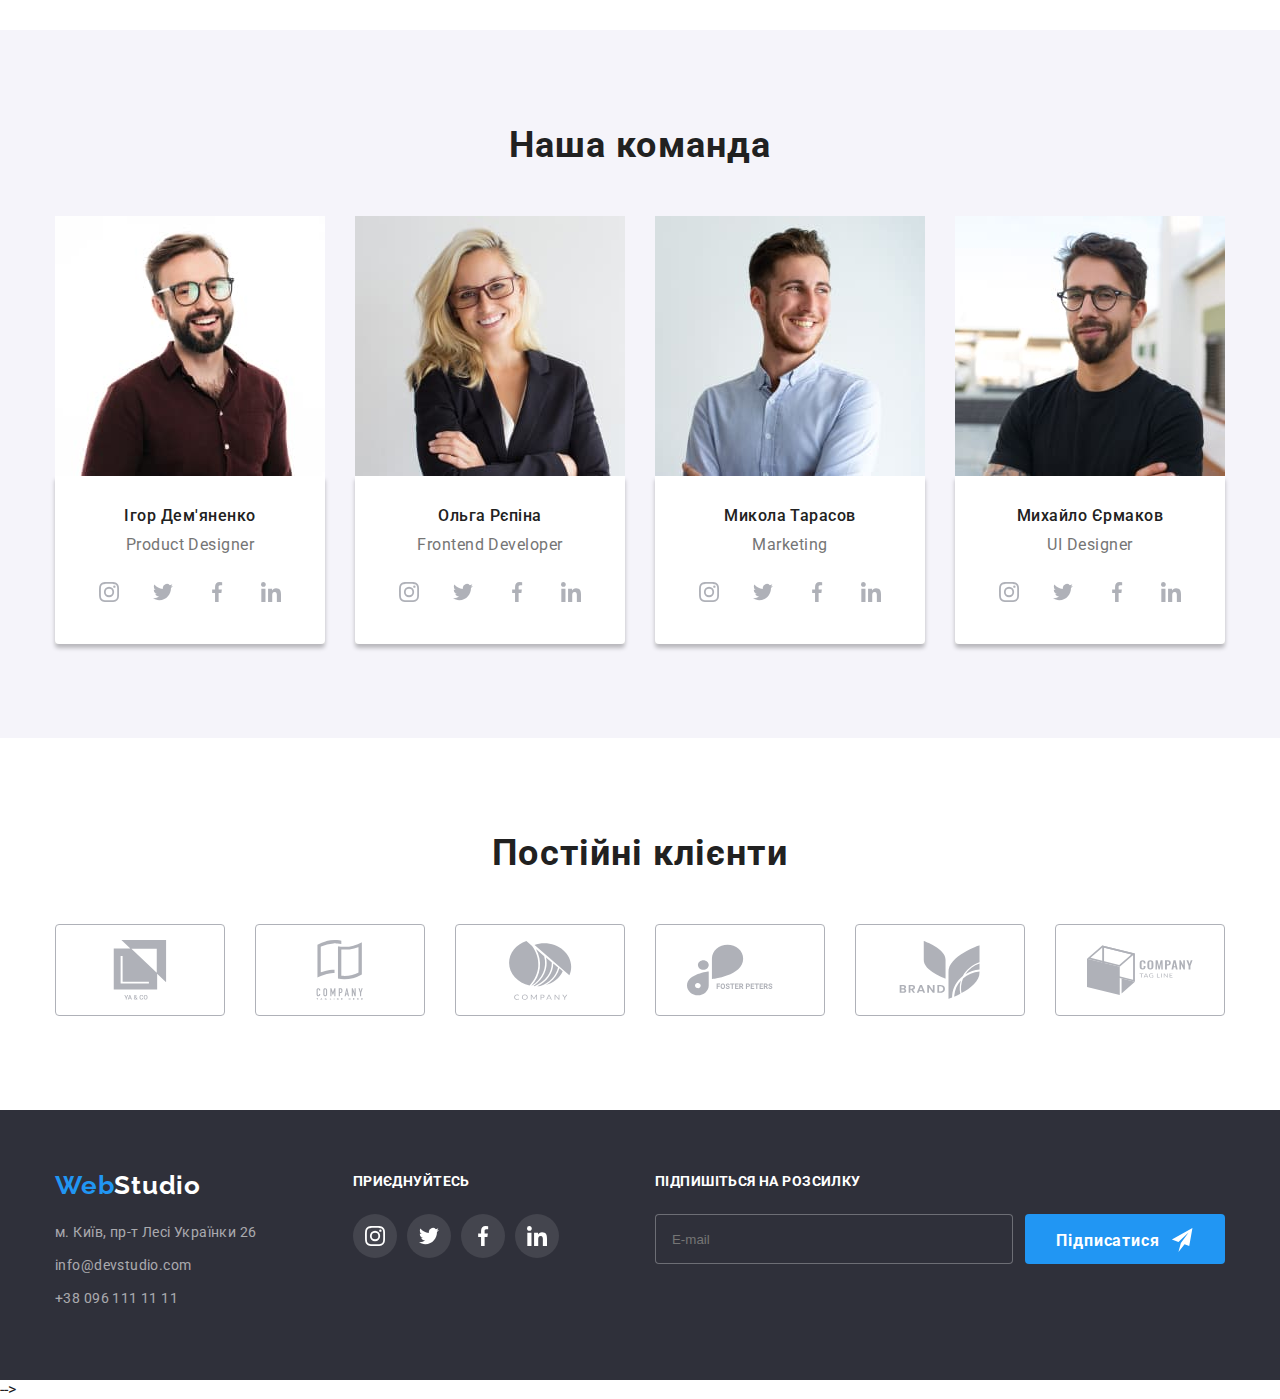
==== commit 2b150d74: "HW07_scss" ====
--- a/index.html
+++ b/index.html
@@ -21,13 +21,15 @@
       crossorigin="anonymous"
       referrerpolicy="no-referrer"
     />
-    <link rel="stylesheet" href="./css/style.css" />
+
+    <link rel="stylesheet" href="./css/main.min.css" />
+    <!--<link rel="stylesheet" href="./css/style.css" />-->
   </head>
 
   <body>
     <header class="header">
       <nav class="container nav">
-        <a href="./index.html" class="logo link">Web<span class="logo logo--dark">Studio</span></a>
+        <a href="./index.html" class="logo link">Web<span class="logo-dark">Studio</span></a>
 
         <ul class="nav-site list">
           <li class="nav-site__item">
@@ -67,7 +69,7 @@
 
       <section class="hero-section overlay">
         <h1 class="hero-title">Ефективні рішення для вашого бізнесу</h1>
-        <button class="button button--hero" type="button" data-modal-open>Замовити послугу</button>
+        <button class="button-hero" type="button" data-modal-open>Замовити послугу</button>
       </section>
 
       <!-- features Section - Особливості рішень-->
@@ -179,28 +181,28 @@
                 <!--Оформление иконок соцсетей social-icon */-->
                 <ul class="social-icon list">
                   <li>
-                    <a href="" class="social-icon__link social-icon__link--bcg">
+                    <a href="" class="social-icon__link--bcg">
                       <svg class="social-icon__item">
                         <use href="./images/icon.svg#instagram"></use>
                       </svg>
                     </a>
                   </li>
                   <li>
-                    <a href="" class="social-icon__link social-icon__link--bcg">
+                    <a href="" class="social-icon__link--bcg">
                       <svg class="social-icon__item">
                         <use href="./images/icon.svg#twitter"></use>
                       </svg>
                     </a>
                   </li>
                   <li>
-                    <a href="" class="social-icon__link social-icon__link--bcg">
+                    <a href="" class="social-icon__link--bcg">
                       <svg class="social-icon__item">
                         <use href="./images/icon.svg#facebook"></use>
                       </svg>
                     </a>
                   </li>
                   <li>
-                    <a href="" class="social-icon__link social-icon__link--bcg">
+                    <a href="" class="social-icon__link--bcg">
                       <svg class="social-icon__item">
                         <use href="./images/icon.svg#linkedin"></use>
                       </svg>
@@ -227,28 +229,28 @@
                 <!--Оформление иконок соцсетей */-->
                 <ul class="social-icon list">
                   <li>
-                    <a href="" class="social-icon__link social-icon__link--bcg">
+                    <a href="" class="social-icon__link--bcg">
                       <svg class="social-icon__item">
                         <use href="./images/icon.svg#instagram"></use>
                       </svg>
                     </a>
                   </li>
                   <li>
-                    <a href="" class="social-icon__link social-icon__link--bcg">
+                    <a href="" class="social-icon__link--bcg">
                       <svg class="social-icon__item">
                         <use href="./images/icon.svg#twitter"></use>
                       </svg>
                     </a>
                   </li>
                   <li>
-                    <a href="" class="social-icon__link social-icon__link--bcg">
+                    <a href="" class="social-icon__link--bcg">
                       <svg class="social-icon__item">
                         <use href="./images/icon.svg#facebook"></use>
                       </svg>
                     </a>
                   </li>
                   <li>
-                    <a href="" class="social-icon__link social-icon__link--bcg">
+                    <a href="" class="social-icon__link--bcg">
                       <svg class="social-icon__item">
                         <use href="./images/icon.svg#linkedin"></use>
                       </svg>
@@ -276,28 +278,28 @@
                 <!--Оформление иконок соцсетей */-->
                 <ul class="social-icon list">
                   <li>
-                    <a href="" class="social-icon__link social-icon__link--bcg">
+                    <a href="" class="social-icon__link--bcg">
                       <svg class="social-icon__item">
                         <use href="./images/icon.svg#instagram"></use>
                       </svg>
                     </a>
                   </li>
                   <li>
-                    <a href="" class="social-icon__link social-icon__link--bcg">
+                    <a href="" class="social-icon__link--bcg">
                       <svg class="social-icon__item">
                         <use href="./images/icon.svg#twitter"></use>
                       </svg>
                     </a>
                   </li>
                   <li>
-                    <a href="" class="social-icon__link social-icon__link--bcg">
+                    <a href="" class="social-icon__link--bcg">
                       <svg class="social-icon__item">
                         <use href="./images/icon.svg#facebook"></use>
                       </svg>
                     </a>
                   </li>
                   <li>
-                    <a href="" class="social-icon__link social-icon__link--bcg">
+                    <a href="" class="social-icon__link--bcg">
                       <svg class="social-icon__item">
                         <use href="./images/icon.svg#linkedin"></use>
                       </svg>
@@ -324,28 +326,28 @@
                 <!--Оформление иконок соцсетей */-->
                 <ul class="social-icon list">
                   <li>
-                    <a href="" class="social-icon__link social-icon__link--bcg">
+                    <a href="" class="social-icon__link--bcg">
                       <svg class="social-icon__item">
                         <use href="./images/icon.svg#instagram"></use>
                       </svg>
                     </a>
                   </li>
                   <li>
-                    <a href="" class="social-icon__link social-icon__link--bcg">
+                    <a href="" class="social-icon__link--bcg">
                       <svg class="social-icon__item">
                         <use href="./images/icon.svg#twitter"></use>
                       </svg>
                     </a>
                   </li>
                   <li>
-                    <a href="" class="social-icon__link social-icon__link--bcg">
+                    <a href="" class="social-icon__link--bcg">
                       <svg class="social-icon__item">
                         <use href="./images/icon.svg#facebook"></use>
                       </svg>
                     </a>
                   </li>
                   <li>
-                    <a href="" class="social-icon__link social-icon__link--bcg">
+                    <a href="" class="social-icon__link--bcg">
                       <svg class="social-icon__item">
                         <use href="./images/icon.svg#linkedin"></use>
                       </svg>
@@ -415,7 +417,7 @@
       <div class="container footer-info">
         <address class="address-footer">
           <a href="./index.html" class="logo address-footer__logo link"
-            >Web<span class="logo logo--white">Studio</span></a
+            >Web<span class="logo-white">Studio</span></a
           >
           <!----->
           <!--<address>-->
@@ -440,28 +442,28 @@
             <!--Оформление иконок соцсетей */-->
             <ul class="social-icon list">
               <li>
-                <a href="" class="social-icon__link social-icon__link--footer-bcg">
+                <a href="" class="social-icon__link--footer-bcg">
                   <svg class="footer-icon__svg">
                     <use href="./images/icon.svg#instagram"></use>
                   </svg>
                 </a>
               </li>
               <li>
-                <a href="" class="social-icon__link social-icon__link--footer-bcg">
+                <a href="" class="social-icon__link--footer-bcg">
                   <svg class="footer-icon__svg">
                     <use href="./images/icon.svg#twitter"></use>
                   </svg>
                 </a>
               </li>
               <li>
-                <a href="" class="social-icon__link social-icon__link--footer-bcg">
+                <a href="" class="social-icon__link--footer-bcg">
                   <svg class="footer-icon__svg">
                     <use href="./images/icon.svg#facebook"></use>
                   </svg>
                 </a>
               </li>
               <li>
-                <a href="" class="social-icon__link social-icon__link--footer-bcg">
+                <a href="" class="social-icon__link--footer-bcg">
                   <svg class="footer-icon__svg">
                     <use href="./images/icon.svg#linkedin"></use>
                   </svg>
@@ -482,7 +484,7 @@
               id="footer_user_email"
               placeholder="E-mail"
             />
-            <button type="submit" class="button button--footer-forma">
+            <button type="submit" class="footer-forma__button">
               підписатися<svg class="footer-forma__send-icon" width="24" height="24">
                 <use href="./images/icon.svg#icon-send"></use>
               </svg>
@@ -496,15 +498,14 @@
     <!--modal window-->
     <div class="backdrop is-hidden" data-modal>
       <div class="modal">
-        <button class="modal-btn" data-modal-close>
-          <svg class="modal-icon-btn" width="11" height="11">
+        <button class="modal__btn" data-modal-close>
+          <svg class="modal__btn-icon" width="11" height="11">
             <use href="./images/icon.svg#icon-close"></use>
           </svg>
         </button>
 
-        <p class="modal-strong-text"><strong>Залиште свої дані, ми Вам передзвонимо </strong></p>
+        <p class="modal__strong-text"><strong>Залиште свої дані, ми Вам передзвонимо </strong></p>
         <form class="modal-form" name="modal_form">
-          <!---поля форми -->
           <div class="mоdal-form-group" role="group">
             <label class="modal-form-label" for="user_name">Ім'я</label>
             <div class="modal-form-wrapper">
@@ -552,10 +553,11 @@
               <a class="user-condition-link" href="">Умови договору</a></label
             >
           </div>
-          <button class="form-modal-button" type="submit">Відправити</button>
+          <button class="button-modal" type="submit">Відправити</button>
         </form>
       </div>
     </div>
+    -->
 
     <script src="./js/modal.js"></script>
   </body>
--- a/css/main.min.css
+++ b/css/main.min.css
@@ -0,0 +1 @@
+:root{--primary-text-color: #212121;--second-text-color: #757575;--primary-white-color: #ffffff;--second-white-color: rgba(255, 255, 255, 0.6);--accent-text-color: #2196f3;--primary-bg-color: #ffffff;--second-bg-color: #f5f4fa;--background-hf-color: #2f303a;--logo-studioh-color: #000000;--border-line-color: #ececec;--portfolio-list-gap: 30px;--card-outline-color: #eeeeee;--icon-color: #afb1b8;--animation-transform: 250ms cubic-bezier(0.4, 0, 0.2, 1)}.visually-hidden{position:absolute;white-space:nowrap;width:1px;height:1px;overflow:hidden;border:0;padding:0;clip:rect(0 0 0 0);-webkit-clip-path:inset(50%);clip-path:inset(50%);margin:-1px}html{-webkit-box-sizing:border-box;box-sizing:border-box}*,*:before,*:after{-webkit-box-sizing:inherit;box-sizing:inherit}body{font-family:Roboto,sans-serif;color:var(--primary-text-color);margin:0}.logo,.logo-white,.logo-dark{font-family:"Raleway";font-weight:700;font-size:26px;line-height:1.19;letter-spacing:.03em;color:var(--accent-text-color)}.button,.button-modal,.footer-forma__button,.button-portfolio,.button-hero{display:block;margin:auto;font-family:inherit;font-size:16px;text-align:center;border-color:rgba(0,0,0,0);border-radius:4px;background-color:var(--second-bg-color);letter-spacing:.06em;cursor:pointer}.social-icon{display:-webkit-box;display:-ms-flexbox;display:flex;-webkit-box-pack:center;-ms-flex-pack:center;justify-content:center;gap:10px}.social-icon__link,.social-icon__link--footer-bcg,.social-icon__link--bcg{display:-webkit-box;display:-ms-flexbox;display:flex;-webkit-box-pack:center;-ms-flex-pack:center;justify-content:center;-webkit-box-align:center;-ms-flex-align:center;align-items:center;border-radius:50%;width:44px;height:44px;cursor:pointer;-webkit-transition:background-color var(--animation-transform);transition:background-color var(--animation-transform)}h1,h2,h3,h4,h5,h6,ul,p{margin:0}img{display:block;max-width:100%;height:auto}.list{list-style:none;padding:0;margin:0}.link{text-decoration:none}.container{margin:0 auto;margin-left:auto;margin-right:auto;margin-top:auto;width:1200px;padding-left:15px;padding-right:15px}.section{padding-top:94px;padding-bottom:94px}.section.no-padding{padding-bottom:0}.section-title{margin-top:0;margin-bottom:50px;font-weight:700;font-size:36px;line-height:1.167;text-align:center;letter-spacing:.03em}.header{background-color:var(--primary-bg-color);border-bottom-width:1px;border-bottom-style:solid;border-bottom-color:var(--border-line-color)}.logo-dark{color:var(--logo-studioh-color)}.nav{display:-webkit-box;display:-ms-flexbox;display:flex;-webkit-box-align:center;-ms-flex-align:center;align-items:center}.nav-site__item{position:relative}.current::after{content:" ";display:block;position:absolute;left:0;bottom:0;width:100%;height:4px;background:var(--accent-text-color);border-radius:2px}.nav-site{padding:0;margin:0;display:-webkit-box;display:-ms-flexbox;display:flex;-webkit-box-sizing:border-box;box-sizing:border-box;margin-left:93px}.nav-site__item+.nav-site__item{margin-left:50px}.nav-site__link{display:block;padding-top:32px;padding-bottom:32px;color:var(--primary-text-color);font-weight:500;font-size:14px;line-height:1.14;letter-spacing:.02em}.nav-contacts{display:-webkit-box;display:-ms-flexbox;display:flex;margin-left:auto;-webkit-box-pack:center;-ms-flex-pack:center;justify-content:center;-webkit-box-align:center;-ms-flex-align:center;align-items:center}.nav-contacts__link{margin:0;padding:0;display:-webkit-box;display:-ms-flexbox;display:flex;-webkit-box-pack:center;-ms-flex-pack:center;justify-content:center;-webkit-box-align:center;-ms-flex-align:center;align-items:center;gap:10px}.nav-contacts__icon{fill:var(--second-text-color)}.nav-contacts__item+.nav-contacts__item{margin-left:50px}.nav-contacts__link{padding-top:32px;padding-bottom:32px;font-weight:500;font-size:14px;line-height:1.14;letter-spacing:.02em;color:var(--second-text-color)}.nav-site__link:hover,.nav-site__link:focus{color:var(--accent-text-color);-webkit-transition:color var(--animation-transform);transition:color var(--animation-transform)}.nav-contacts__link:hover,.nav-contacts__link:focus{color:var(--accent-text-color);-webkit-transition:color var(--animation-transform);transition:color var(--animation-transform)}.nav-contacts__link:hover .nav-contacts__icon,.nav-contacts__link:focus .nav-contacts__icon{fill:var(--accent-text-color)}.hero-section{text-align:center;padding-bottom:200px;padding-top:200px;background-color:var(--background-hf-color)}.hero-section.overlay{max-width:1600px;height:600px;margin-left:auto;margin-right:auto;background-image:-webkit-gradient(linear, left top, right top, from(rgba(47, 48, 58, 0.4)), to(rgba(47, 48, 58, 0.4))),url("../images/bgn/hero-bgn.jpg");background-image:linear-gradient(to right, rgba(47, 48, 58, 0.4), rgba(47, 48, 58, 0.4)),url("../images/bgn/hero-bgn.jpg");background-repeat:no-repeat;background-size:cover;background-position:center}.hero-title{display:block;margin:auto;margin-top:0;margin-bottom:30px;width:696px;font-weight:900;font-size:44px;line-height:1.36;letter-spacing:.06em;text-transform:uppercase;color:var(--primary-white-color)}.button-hero{text-align:center;font-weight:700;line-height:1.88;letter-spacing:.06em;color:var(--primary-white-color);background-color:var(--accent-text-color);padding:10px 32px;min-width:216px}.features-list{display:-webkit-box;display:-ms-flexbox;display:flex;gap:30px}.features-list__item{-ms-flex-preferred-size:270px;flex-basis:270px}.features-content__title{margin-top:0;margin-bottom:10px;font-weight:700;font-size:14px;line-height:1.14;letter-spacing:.03em;text-transform:uppercase}.features-content__description{font-size:14px;line-height:1.7;color:var(--second-text-color);letter-spacing:.03em}.features-thumb{background-color:var(--second-bg-color);border-radius:4px;text-align:center;margin-bottom:30px}.work-list{display:-webkit-box;display:-ms-flexbox;display:flex;gap:30px}.work-list__item{-ms-flex-preferred-size:370px;flex-basis:370px;position:relative}.work-list__description{position:absolute;display:block;bottom:0;left:0;width:100%;height:70px;padding:27px;font-size:14px;font-weight:700;line-height:1.1428571429;text-align:center;text-transform:uppercase;background-color:rgba(47,48,58,.8);color:var(--primary-white-color)}.cards-team{background-color:var(--second-bg-color);text-align:center}.cards-team-list{display:-webkit-box;display:-ms-flexbox;display:flex;gap:30px}.cards-team-list__item{-ms-flex-preferred-size:270px;flex-basis:270px;background-color:var(--primary-white-color)}.team-info{display:block;padding-top:30px;padding-bottom:30px;border-bottom-left-radius:4px;border-bottom-right-radius:4px;border-top:none;-webkit-box-shadow:0 4px 4px rgba(0,0,0,.25);box-shadow:0 4px 4px rgba(0,0,0,.25)}.team-content{margin-bottom:16px;text-align:center}.team-content__title{padding-bottom:10px;font-weight:500;font-size:16px;line-height:1.19;letter-spacing:.03em;text-align:center}.team-content__description{font-weight:400;font-size:16px;line-height:1.19;letter-spacing:.03em;color:var(--second-text-color)}.social-icon__link--bcg{background-color:var(--primary-bg-color)}.social-icon__link--bcg .social-icon__item{width:20px;height:20px;fill:var(--icon-color);-webkit-transition:fill var(--animation-transform);transition:fill var(--animation-transform)}.social-icon__link--bcg:hover,.social-icon__link--bcg:focus{background-color:var(--accent-text-color)}.social-icon__link--bcg:hover .social-icon__item,.social-icon__link--bcg:focus .social-icon__item{fill:var(--primary-white-color)}.clients-icon{display:-webkit-box;display:-ms-flexbox;display:flex;-webkit-box-pack:center;-ms-flex-pack:center;justify-content:center;gap:30px}.clients-icon__link{display:-webkit-box;display:-ms-flexbox;display:flex;-webkit-box-pack:center;-ms-flex-pack:center;justify-content:center;-webkit-box-align:center;-ms-flex-align:center;align-items:center;border:1px solid var(--icon-color);border-radius:4px;width:170px;height:92px;cursor:pointer;-webkit-transition:border var(--animation-transform);transition:border var(--animation-transform)}.clients-icon__link .clients-icon__svg{width:106px;height:60px;fill:var(--icon-color);-webkit-transition:fill var(--animation-transform);transition:fill var(--animation-transform)}.clients-icon__link:hover,.clients-icon__link:focus{border:1px solid var(--accent-text-color)}.clients-icon__link:hover .clients-icon__svg,.clients-icon__link:focus .clients-icon__svg{fill:var(--accent-text-color)}.filter-list{display:-webkit-box;display:-ms-flexbox;display:flex;-webkit-box-pack:center;-ms-flex-pack:center;justify-content:center;margin-bottom:50px}.filter-list__item+.filter-list__item{margin-left:8px}.button-portfolio{padding:6px 22px;min-width:73px;font-weight:500;line-height:1.63;color:var(--primary-text-color);-webkit-transition:color var(--animation-transform),background-color var(--animation-transform),-webkit-box-shadow var(--animation-transform);transition:color var(--animation-transform),background-color var(--animation-transform),-webkit-box-shadow var(--animation-transform);transition:color var(--animation-transform),background-color var(--animation-transform),box-shadow var(--animation-transform);transition:color var(--animation-transform),background-color var(--animation-transform),box-shadow var(--animation-transform),-webkit-box-shadow var(--animation-transform)}.button-portfolio:hover,.button-portfolio:focus{color:var(--primary-white-color);background-color:var(--accent-text-color);-webkit-box-shadow:0 2px 2px rgba(0,0,0,.12),0 1px 2px rgba(0,0,0,.08),0 3px 1px rgba(0,0,0,.1);box-shadow:0 2px 2px rgba(0,0,0,.12),0 1px 2px rgba(0,0,0,.08),0 3px 1px rgba(0,0,0,.1)}.portfolio-list{padding:0;margin:0;display:-webkit-box;display:-ms-flexbox;display:flex;-ms-flex-wrap:wrap;flex-wrap:wrap;margin-top:calc(-1*var(--portfolio-list-gap));margin-left:calc(-1*var(--portfolio-list-gap))}.portfolio-list__item{-ms-flex-preferred-size:360px;flex-basis:360px;margin-top:var(--portfolio-list-gap);margin-left:var(--portfolio-list-gap)}.portfolio-content{padding-top:20px;padding-bottom:24px;padding-left:24px;border:1px solid var(--card-outline-color);border-top:none;-webkit-transition:-webkit-box-shadow var(--animation-transform);transition:-webkit-box-shadow var(--animation-transform);transition:box-shadow var(--animation-transform);transition:box-shadow var(--animation-transform), -webkit-box-shadow var(--animation-transform)}.portfolio-content__title{font-weight:700;font-size:18px;line-height:2;letter-spacing:.06em;color:var(--primary-text-color)}.portfolio-content__description{margin-top:4px;font-size:16px;line-height:1.875;letter-spacing:.03em;color:var(--second-text-color)}.portfolio-list__link:hover .portfolio-content,.portfolio-list__link:focus .portfolio-content{-webkit-box-shadow:0 4px 4px rgba(0,0,0,.12);box-shadow:0 4px 4px rgba(0,0,0,.12)}.overlay-card{position:relative;overflow:hidden}.overlay-portfolio{position:absolute;top:0;left:0;-webkit-transform:translateY(100%);transform:translateY(100%);width:100%;height:100%;display:-webkit-box;display:-ms-flexbox;display:flex;-webkit-box-align:center;-ms-flex-align:center;align-items:center;padding-left:24px;padding-right:24px;padding-top:63px;padding-bottom:63px;font-weight:400;font-size:18px;line-height:1.5555555556;color:var(--primary-white-color);background-color:rgba(33,150,243,.9);-webkit-backdrop-filter:blur(3px);backdrop-filter:blur(3px);-webkit-transition:-webkit-transform var(--animation-transform);transition:-webkit-transform var(--animation-transform);transition:transform var(--animation-transform);transition:transform var(--animation-transform), -webkit-transform var(--animation-transform);-webkit-user-select:none;-moz-user-select:none;-ms-user-select:none;user-select:none}.portfolio-list__item:hover .overlay-portfolio{-webkit-transform:translateY(0);transform:translateY(0)}.footer{background-color:var(--background-hf-color);padding-top:60px;padding-bottom:60px}.footer-info{display:-webkit-box;display:-ms-flexbox;display:flex;-webkit-box-pack:justify;-ms-flex-pack:justify;justify-content:space-between}.address-footer__logo{display:block;margin-bottom:20px;font-style:normal}.logo-white{color:var(--primary-white-color)}.address-footer__link{display:block;margin-bottom:9px;font-style:normal;font-size:14px;line-height:1.71;letter-spacing:.03em;color:var(--primary-white-color)}.address-footer__link{color:var(--second-white-color);-webkit-transition:color var(--animation-transform);transition:color var(--animation-transform)}.address-footer__link:hover,.address-footer__link:focus{color:var(--accent-text-color)}.footer-icon__title{font-style:normal;font-size:14px;font-weight:700;line-height:1.71;letter-spacing:.03em;color:var(--primary-white-color);text-transform:uppercase;margin-bottom:20px}.social-icon__link--footer-bcg{background-color:rgba(255,255,255,.1)}.social-icon__link--footer-bcg:hover,.social-icon__link--footer-bcg:focus{background-color:var(--accent-text-color)}.footer-icon__svg{width:20px;height:20px;fill:var(--primary-white-color);-webkit-transition:fill var(--animation-transform);transition:fill var(--animation-transform)}.footer-forma{width:570px}.footer-forma__content{display:-webkit-box;display:-ms-flexbox;display:flex;margin:0;padding:0}.footer-forma__title{font-style:normal;font-size:14px;font-weight:700;line-height:1.71;letter-spacing:.03em;color:var(--primary-white-color);text-transform:uppercase;margin-bottom:20px}.footer-forma__field{padding:0;margin-right:12px;width:358px;height:50px;padding-left:16px;background-color:var(--background-hf-color);border:1px solid rgba(255,255,255,.3);color:rgba(255,255,255,.6);border-radius:4px}.footer-forma__send-icon{margin-left:10px;-webkit-transform:translate(0, 25%);transform:translate(0, 25%);fill:var(--primary-white-color)}.footer-forma__button{padding:0;width:200px;height:50px;font-weight:700;line-height:1.875;color:var(--primary-white-color);text-transform:capitalize;background-color:var(--accent-text-color)}.backdrop{position:fixed;top:0;left:0;width:100%;height:100%;background-color:rgba(0,0,0,.2);-webkit-backdrop-filter:blur(2px);backdrop-filter:blur(2px);opacity:1;-webkit-transition:opacity var(--animation-transform),visibility var(--animation-transform);transition:opacity var(--animation-transform),visibility var(--animation-transform)}.backdrop.is-hidden{opacity:0;visibility:hidden;pointer-events:none}.modal{position:absolute;top:50%;left:50%;width:528px;background-color:#fff;border-radius:4px;-webkit-box-shadow:0 4px 4px rgba(0,0,0,.25);box-shadow:0 4px 4px rgba(0,0,0,.25);-webkit-transform:translate(-50%, -50%) scale(1);transform:translate(-50%, -50%) scale(1);-webkit-transition:-webkit-box-shadow var(--animation-transform),-webkit-transform var(--animation-transform);transition:-webkit-box-shadow var(--animation-transform),-webkit-transform var(--animation-transform);transition:box-shadow var(--animation-transform),transform var(--animation-transform);transition:box-shadow var(--animation-transform),transform var(--animation-transform),-webkit-box-shadow var(--animation-transform),-webkit-transform var(--animation-transform)}.backdrop.is-hidden .modal{-webkit-transform:translate(-50%, -50%) scale(0.5);transform:translate(-50%, -50%) scale(0.5);-webkit-box-shadow:0 4px 4px rgba(0,0,0,.25);box-shadow:0 4px 4px rgba(0,0,0,.25);-webkit-transition:-webkit-box-shadow var(--animation-transform),-webkit-transform var(--animation-transform);transition:-webkit-box-shadow var(--animation-transform),-webkit-transform var(--animation-transform);transition:box-shadow var(--animation-transform),transform var(--animation-transform);transition:box-shadow var(--animation-transform),transform var(--animation-transform),-webkit-box-shadow var(--animation-transform),-webkit-transform var(--animation-transform)}.modal__btn{position:absolute;top:8px;right:8px;padding:0;margin:0;display:-webkit-inline-box;display:-ms-inline-flexbox;display:inline-flex;-webkit-box-align:center;-ms-flex-align:center;align-items:center;-webkit-box-pack:center;-ms-flex-pack:center;justify-content:center;width:30px;height:30px;border-radius:50%;background-color:rgba(0,0,0,0);border:1px solid rgba(0,0,0,.1);cursor:pointer}.modal__btn-icon{fill:var(--logo-studioh-color)}.modal__btn:focus .modal__btn-icon,.modal__btn:hover .modal__btn-icon{fill:var(--accent-text-color);-webkit-transition:fill var(--animation-transform);transition:fill var(--animation-transform)}.modal__strong-text{display:block;padding-top:40px;text-align:center;color:var(--primary-text-color);font-weight:700;font-size:20px;line-height:1.172;margin-bottom:10px}.modal-form{padding-left:40px;padding-right:40px}.modal-form-group{display:block}.modal-form-message{display:block;padding-left:16px;padding-top:12px;font-size:12px;line-height:1.1716666667}.modal-form-label{display:block;margin-top:10px;margin-bottom:4px;font-weight:400;font-size:12px;font-weight:400;line-height:1.1471428571;color:var(--second-text-color)}.modal-form-wrapper{position:relative}.modal-form-icon{position:absolute;top:0;left:0;left:12px;-webkit-transform:translateY(50%);transform:translateY(50%);cursor:pointer}.modal-form-field{width:100%;height:40px;padding-left:42px;border:1px solid rgba(33,33,33,.2);border-radius:4px;outline:1px solid rgba(0,0,0,0);outline-offset:-1px;-webkit-transition:outline var(--animation-transform),-webkit-box-shadow var(--animation-transform);transition:outline var(--animation-transform),-webkit-box-shadow var(--animation-transform);transition:outline var(--animation-transform),box-shadow var(--animation-transform);transition:outline var(--animation-transform),box-shadow var(--animation-transform),-webkit-box-shadow var(--animation-transform);cursor:pointer}.modal-form-field:hover,.modal-form-field:focus{outline-color:var(--accent-text-color);-webkit-box-shadow:0 4px 4px rgba(0,0,0,.25);box-shadow:0 4px 4px rgba(0,0,0,.25)}.modal-form-field:hover+.modal-form-icon,.modal-form-field:focus+.modal-form-icon{fill:var(--accent-text-color)}.modal-form-message{width:448px;font-weight:400;font-size:12px;font-weight:400;font-size:12px;color:rgba(117,117,117,.5);border:1px solid rgba(33,33,33,.2);border-radius:4px;outline:1px solid rgba(0,0,0,0);text-shadow:0 4px 4px rgba(0,0,0,.25);-webkit-transition:outline var(--animation-transform),-webkit-box-shadow var(--animation-transform);transition:outline var(--animation-transform),-webkit-box-shadow var(--animation-transform);transition:outline var(--animation-transform),box-shadow var(--animation-transform);transition:outline var(--animation-transform),box-shadow var(--animation-transform),-webkit-box-shadow var(--animation-transform);cursor:pointer}.modal-form-message:hover,.modal-form-message:focus{outline-color:var(--accent-text-color);text-shadow:0 4px 4px rgba(0,0,0,.25);-webkit-box-shadow:0 4px 4px rgba(0,0,0,.25);box-shadow:0 4px 4px rgba(0,0,0,.25)}.modal-user-agreement{display:-webkit-box;display:-ms-flexbox;display:flex;margin:auto;gap:8.38px;width:425px;-webkit-box-align:center;-ms-flex-align:center;align-items:center;margin-top:20px;margin-bottom:30px}.modal-form-checkbox{-webkit-appearance:none;-moz-appearance:none;appearance:none;width:16px;height:15px;outline:2px solid rgba(0,0,0,0);outline-offset:-2px;border:2px solid var(--logo-studioh-color);border-radius:4px;background-position:center;background-repeat:no-repeat;background-size:0;-webkit-transition:background-size var(--animation-transform),background-color var(--animation-transform),outline var(--animation-transform);transition:background-size var(--animation-transform),background-color var(--animation-transform),outline var(--animation-transform)}.modal-form-checkbox:checked{border:2px solid var(--accent-text-color);background-color:var(--accent-text-color);background-size:11px 8px;background-image:url("data:image/svg+xml,%3Csvg width='13' height='10' viewBox='0 0 13 10' fill='none' xmlns='http://www.w3.org/2000/svg'%3E%3Cpath d='M1.95703 4.75166L1.88825 4.68604L1.81923 4.75141L0.93123 5.59258L0.854858 5.66492L0.930974 5.73753L4.42671 9.07236L4.49574 9.1382L4.56476 9.07236L12.069 1.91352L12.1449 1.84116L12.069 1.76881L11.1873 0.927644L11.1183 0.861826L11.0493 0.927611L4.49577 7.17353L1.95703 4.75166Z' fill='white' stroke='white' stroke-width='0.2'/%3E%3C/svg%3E%0A")}.user-agreement-text{font-weight:400;font-size:14px;line-height:1.7142857143;color:var(--second-text-color)}.user-condition-link{color:var(--accent-text-color)}.button-modal{margin-bottom:40px;width:200px;height:50px;font-weight:700;line-height:1.875;color:var(--primary-white-color);background-color:var(--accent-text-color);-webkit-box-shadow:0 4px 4px rgba(0,0,0,.25);box-shadow:0 4px 4px rgba(0,0,0,.25)}/*# sourceMappingURL=main.min.css.map */--- a/css/style.css
+++ b/css/style.css
@@ -6,7 +6,7 @@
 /* page background: #F5F5F5 */
 /* Section Наша команда #F5F4FA */
 /* Section Hero background #2F303A */
-
+/*
 :root {
   --primary-text-color: #212121;
   --second-text-color: #757575;
@@ -64,9 +64,9 @@
 .link {
   text-decoration: none;
 }
-
+*/
 /*******************************************************************************************************************************************/
-/* Для приховування заголовку */
+/* Для приховування заголовку
 .visually-hidden {
   position: absolute;
   white-space: nowrap;
@@ -79,6 +79,9 @@
   clip-path: inset(50%);
   margin: -1px;
 }
+*/
+
+/*
 .container {
   margin: 0 auto;
   margin-left: auto;
@@ -88,8 +91,9 @@
   padding-left: 15px;
   padding-right: 15px;
 }
-
-/* Section  */
+*/
+
+/* Section  
 .section {
   padding-top: 94px;
   padding-bottom: 94px;
@@ -106,8 +110,10 @@
   text-align: center;
   letter-spacing: 0.03em;
 }
-
-/* Логотип у header and footer */
+*/
+
+/* 
+Логотип у header and footer 
 .logo {
   font-family: "Raleway";
   font-weight: 700;
@@ -116,8 +122,9 @@
   letter-spacing: 0.03em;
   color: var(--accent-text-color);
 }
-
-/* button */
+*/
+
+/* button 
 .button {
   display: block;
   margin: auto;
@@ -129,10 +136,9 @@
   background-color: var(--second-bg-color);
   letter-spacing: 0.06em;
   cursor: pointer;
-}
-
-/* іконки соцмереж для cards-team і для footer - відмінність у background */
-
+}*/
+
+/* іконки соцмереж для cards-team і для footer - відмінність у background 
 .social-icon {
   display: flex;
   justify-content: center;
@@ -148,25 +154,24 @@
   cursor: pointer;
   transition: background-color var(--animation-transform);
 }
+*/
 
 /**************************************************************************************************************************/
 
-/******* header*****/
+/******* header
 .header {
   background-color: var(--primary-bg-color);
   border-bottom-width: 1px;
   border-bottom-style: solid;
   border-bottom-color: var(--border-line-color);
-}
+}*****/
+
+/***** Навігація по сайту 
+
 .nav {
   display: flex;
   align-items: center;
 }
-/****** Логотип у хедері - колip для studio  ******/
-.logo--dark {
-  color: var(--logo-studioh-color);
-}
-/***** Навігація по сайту ******/
 .nav-site__item {
   position: relative;
 }
@@ -203,10 +208,9 @@
   font-size: 14px;
   line-height: 1.14;
   letter-spacing: 0.02em;
-}
-
-/****** Контакти у хедері ******/
-
+}***/
+
+/****** Контакти у хедері 
 .nav-contacts {
   display: flex;
   margin-left: auto;
@@ -250,16 +254,16 @@
 .nav-contacts__link:hover .nav-contacts__icon,
 .nav-contacts__link:focus .nav-contacts__icon {
   fill: var(--accent-text-color);
-}
-
-/*************** section hero ********************/
+} ******/
+
+/*************** section hero
 .hero-section {
   text-align: center;
   padding-bottom: 200px;
   padding-top: 200px;
   background-color: var(--background-hf-color);
-}
-/************задання фону з градієнтом для hero**********/
+}********************/
+/************задання фону з градієнтом для hero
 .hero-section.overlay {
   max-width: 1600px;
   height: 600px;
@@ -270,8 +274,9 @@
   background-repeat: no-repeat;
   background-size: cover;
   background-position: center;
-  /*outline: 1px solid black;*/
-}
+}**********/
+
+/* 
 .hero-title {
   display: block;
   margin: auto;
@@ -284,9 +289,9 @@
   letter-spacing: 0.06em;
   text-transform: uppercase;
   color: var(--primary-white-color);
-}
-
-/* button in section Hero */
+}*/
+
+/* button in section Hero
 .button--hero {
   text-align: center;
   font-weight: 700;
@@ -296,9 +301,9 @@
   background-color: var(--accent-text-color);
   padding: 10px 32px;
   min-width: 216px;
-}
-
-/* features особливості рішень*/
+}*/
+
+/* features особливості рішень
 .features-list {
   display: flex;
   gap: 30px;
@@ -326,9 +331,9 @@
   border-radius: 4px;
   text-align: center;
   margin-bottom: 30px;
-}
-
-/* work Чим ми займаємось .work .title {}*/
+}*/
+
+/* work Чим ми займаємось 
 .work-list {
   display: flex;
   gap: 30px;
@@ -353,9 +358,9 @@
   text-transform: uppercase;
   background-color: rgba(47, 48, 58, 0.8);
   color: var(--primary-white-color);
-}
-
-/* team команда фон Наша Команда*/
+}*/
+
+/* team команда фон Наша Команда
 .cards-team {
   background-color: var(--second-bg-color);
   text-align: center;
@@ -397,9 +402,9 @@
   line-height: 1.19;
   letter-spacing: 0.03em;
   color: var(--second-text-color);
-}
-
-/* оформлення basground  іконок соцмереж for cards team*/
+}*/
+
+/* оформлення basground  іконок соцмереж for cards team
 .social-icon__link--bcg {
   background-color: var(--primary-bg-color);
 }
@@ -416,9 +421,9 @@
 .social-icon__link:hover .social-icon__item,
 .social-icon__link:focus .social-icon__item {
   fill: var(--primary-white-color);
-}
-
-/************************** Clients icon********************/
+}*/
+
+/************************** Clients icon
 .clients-icon {
   display: flex;
   justify-content: center;
@@ -449,36 +454,38 @@
 .clients-icon__link:hover .clients-icon__svg,
 .clients-icon__link:focus .clients-icon__svg {
   fill: var(--accent-text-color);
-}
+}********************/
 
 /* page Portfolio */
-/* fiter (buttons) for page Portfolio*/
+
+/* fiter (buttons) for page Portfolio
 .filter-list {
   display: flex;
   justify-content: center;
   margin-bottom: 50px;
 }
-.filter-list .item + .item {
+.filter-list__item + .filter-list__item {
   margin-left: 8px;
 }
 
-.button.second {
+.button--portfolio {
   padding: 6px 22px;
   min-width: 73px;
   font-weight: 500;
   line-height: 1.63;
-  letter-spacing: 0.03em;
   color: var(--primary-text-color);
   transition: color var(--animation-transform), background-color var(--animation-transform),
     box-shadow var(--animation-transform);
 }
-.button.second:hover,
-.button.second:focus {
+.button--portfolio:hover,
+.button--portfolio:focus {
   color: var(--primary-white-color);
   background-color: var(--accent-text-color);
   box-shadow: 0 2px 2px rgba(0, 0, 0, 0.12), 0 1px 2px rgba(0, 0, 0, 0.08),
     0 3px 1px rgba(0, 0, 0, 0.1);
-}
+}*/
+
+/* portfolio -section
 
 .portfolio-list {
   padding: 0;
@@ -489,26 +496,11 @@
   margin-top: calc(-1 * var(--portfolio-list-gap));
   margin-left: calc(-1 * var(--portfolio-list-gap));
 }
-.portfolio-list > .item {
+.portfolio-list__item {
   flex-basis: calc(100% / 3 -var(--portfolio-list-gap));
 
   margin-top: var(--portfolio-list-gap);
   margin-left: var(--portfolio-list-gap);
-}
-
-.portfolio-list .title {
-  font-weight: 700;
-  font-size: 18px;
-  line-height: 2;
-  letter-spacing: 0.06em;
-  color: var(--primary-text-color);
-}
-.portfolio-list .description {
-  margin-top: 4px;
-  font-size: 16px;
-  line-height: calc(30 / 16);
-  letter-spacing: 0.03em;
-  color: var(--second-text-color);
 }
 
 .portfolio-content {
@@ -519,14 +511,27 @@
   border-top: none;
   transition: box-shadow var(--animation-transform);
 }
-
-.portfolio-card:hover .portfolio-content,
-.portfolio-card:focus .portfolio-content {
+.portfolio-content__title {
+  font-weight: 700;
+  font-size: 18px;
+  line-height: 2;
+  letter-spacing: 0.06em;
+  color: var(--primary-text-color);
+}
+.portfolio-content__description {
+  margin-top: 4px;
+  font-size: 16px;
+  line-height: calc(30 / 16);
+  letter-spacing: 0.03em;
+  color: var(--second-text-color);
+}
+
+.portfolio-list__link:hover .portfolio-content,
+.portfolio-list__link:focus .portfolio-content {
   box-shadow: 0 4px 4px rgba(0, 0, 0, 0.12);
-  /* transition: box-shadow var(--animation-transform);*/
-}
-
-.item .overlay-card {
+}
+
+.overlay-card {
   position: relative;
   overflow: hidden;
 }
@@ -554,12 +559,11 @@
   user-select: none;
 }
 
-.portfolio-list .item:hover .overlay-portfolio {
+.portfolio-list__item:hover .overlay-portfolio {
   transform: translateY(0);
-  /*transition: transform var(--animation-transform);*/
-}
-
-/******footer******/
+}*/
+
+/******footer
 
 .footer {
   background-color: var(--background-hf-color);
@@ -570,8 +574,9 @@
 .footer-info {
   display: flex;
   justify-content: space-between;
-}
-/***** логотип у футері - перевизначення блоку logo ,кольору Studio****/
+}******/
+
+/***** логотип у футері - перевизначення блоку logo ,кольору Studio
 .address-footer__logo {
   display: block;
   margin-bottom: 20px;
@@ -579,8 +584,9 @@
 }
 .logo--white {
   color: var(--primary-white-color);
-}
-
+}****/
+
+/** address-footer
 .address-footer__link {
   display: block;
   margin-bottom: 9px;
@@ -599,15 +605,9 @@
 .address-footer__link:hover,
 .address-footer__link:focus {
   color: var(--accent-text-color);
-}
-
-/*
-.address-footer__link:hover .nav_contacts__list-icon,
-.address-footer__link:focus .nav_contacts__list-icon {
-  fill: var(--accent-text-color);
-  
-}
-  /*transition: fill var(--animation-transform);*/
+}**/
+
+/*footer-icon
 .footer-icon__title {
   font-style: normal;
   font-size: 14px;
@@ -617,8 +617,10 @@
   color: var(--primary-white-color);
   text-transform: uppercase;
   margin-bottom: 20px;
-}
+}*/
+
 /**оформлення basground  іконок соцмереж for footer**/
+/*social-icon
 .social-icon__link--footer-bcg {
   background-color: rgba(255, 255, 255, 0.1);
 }
@@ -631,9 +633,9 @@
 .social-icon__link:hover,
 .social-icon__link:focus {
   background-color: var(--accent-text-color);
-}
-
-/*** footer -forma ****/
+}*/
+
+/*** footer -forma 
 .footer-forma {
   width: 570px;
 }
@@ -666,7 +668,6 @@
   border-radius: 4px;
 }
 
-/* button--footer*/
 .button--footer-forma {
   padding: 0;
   width: 200px;
@@ -682,9 +683,10 @@
   margin-left: 10px;
   transform: translate(0, 25%);
   fill: var(--primary-white-color);
-}
+}**/
+
 /*********************/
-/* modal window*/
+/* modal window
 
 .backdrop {
   position: fixed;
@@ -708,7 +710,6 @@
   top: 50%;
   left: 50%;
   width: 528px;
-  /*min-height: 581px;*/
   background-color: #ffffff;
   border-radius: 4px;
   box-shadow: 0 4px 4px rgba(0, 0, 0, 0.25);
@@ -722,7 +723,7 @@
   transition: box-shadow var(--animation-transform), transform var(--animation-transform);
 }
 
-.modal-btn {
+.modal__btn {
   position: absolute;
   top: 8px;
   right: 8px;
@@ -739,17 +740,18 @@
   cursor: pointer;
 }
 
-.modal-btn:focus .modal-icon-btn,
-.modal-btn:hover .modal-icon-btn {
+.modal-icon {
+  fill: var(--logo-studioh-color);
+}
+
+.modal__btn:focus .modal__icon-btn,
+.modal__btn:hover .modal__icon-btn {
   fill: var(--accent-text-color);
   transition: fill var(--animation-transform);
-}
-
-.modal-icon {
-  fill: var(--logo-studioh-color);
-}
-
-.modal-strong-text {
+}**/
+
+/***
+.modal__strong-text {
   display: block;
   padding-top: 40px;
   text-align: center;
@@ -816,9 +818,9 @@
 .modal-form-field:focus {
   outline-color: var(--accent-text-color);
   box-shadow: 0 4px 4px rgba(0, 0, 0, 0.25);
-}
-
-/*** при фокусе на инпут сменить fill (цвет) иконки***/
+}**/
+
+/*** при фокусе на инпут сменить fill (цвет) 
 
 .modal-form-field:hover + .modal-form-icon,
 .modal-form-field:focus + .modal-form-icon {
@@ -846,7 +848,9 @@
   text-shadow: 0 4px 4px rgba(0, 0, 0, 0.25);
   box-shadow: 0 4px 4px rgba(0, 0, 0, 0.25);
 }
-
+иконки**/
+
+/**
 .modal-user-agreement {
   display: flex;
   margin: auto;
@@ -889,19 +893,13 @@
   color: var(--accent-text-color);
 }
 
-.form-modal-button {
-  display: block;
-  margin: auto;
+.button--modal {
   margin-bottom: 40px;
   width: 200px;
   height: 50px;
   font-weight: 700;
-  font-size: 16px;
   line-height: calc(30 / 16);
   color: var(--primary-white-color);
   background-color: var(--accent-text-color);
-  border: transparent;
-  border-radius: 4px;
   box-shadow: 0 4px 4px rgba(0, 0, 0, 0.25);
-  cursor: pointer;
-}
+}**/
